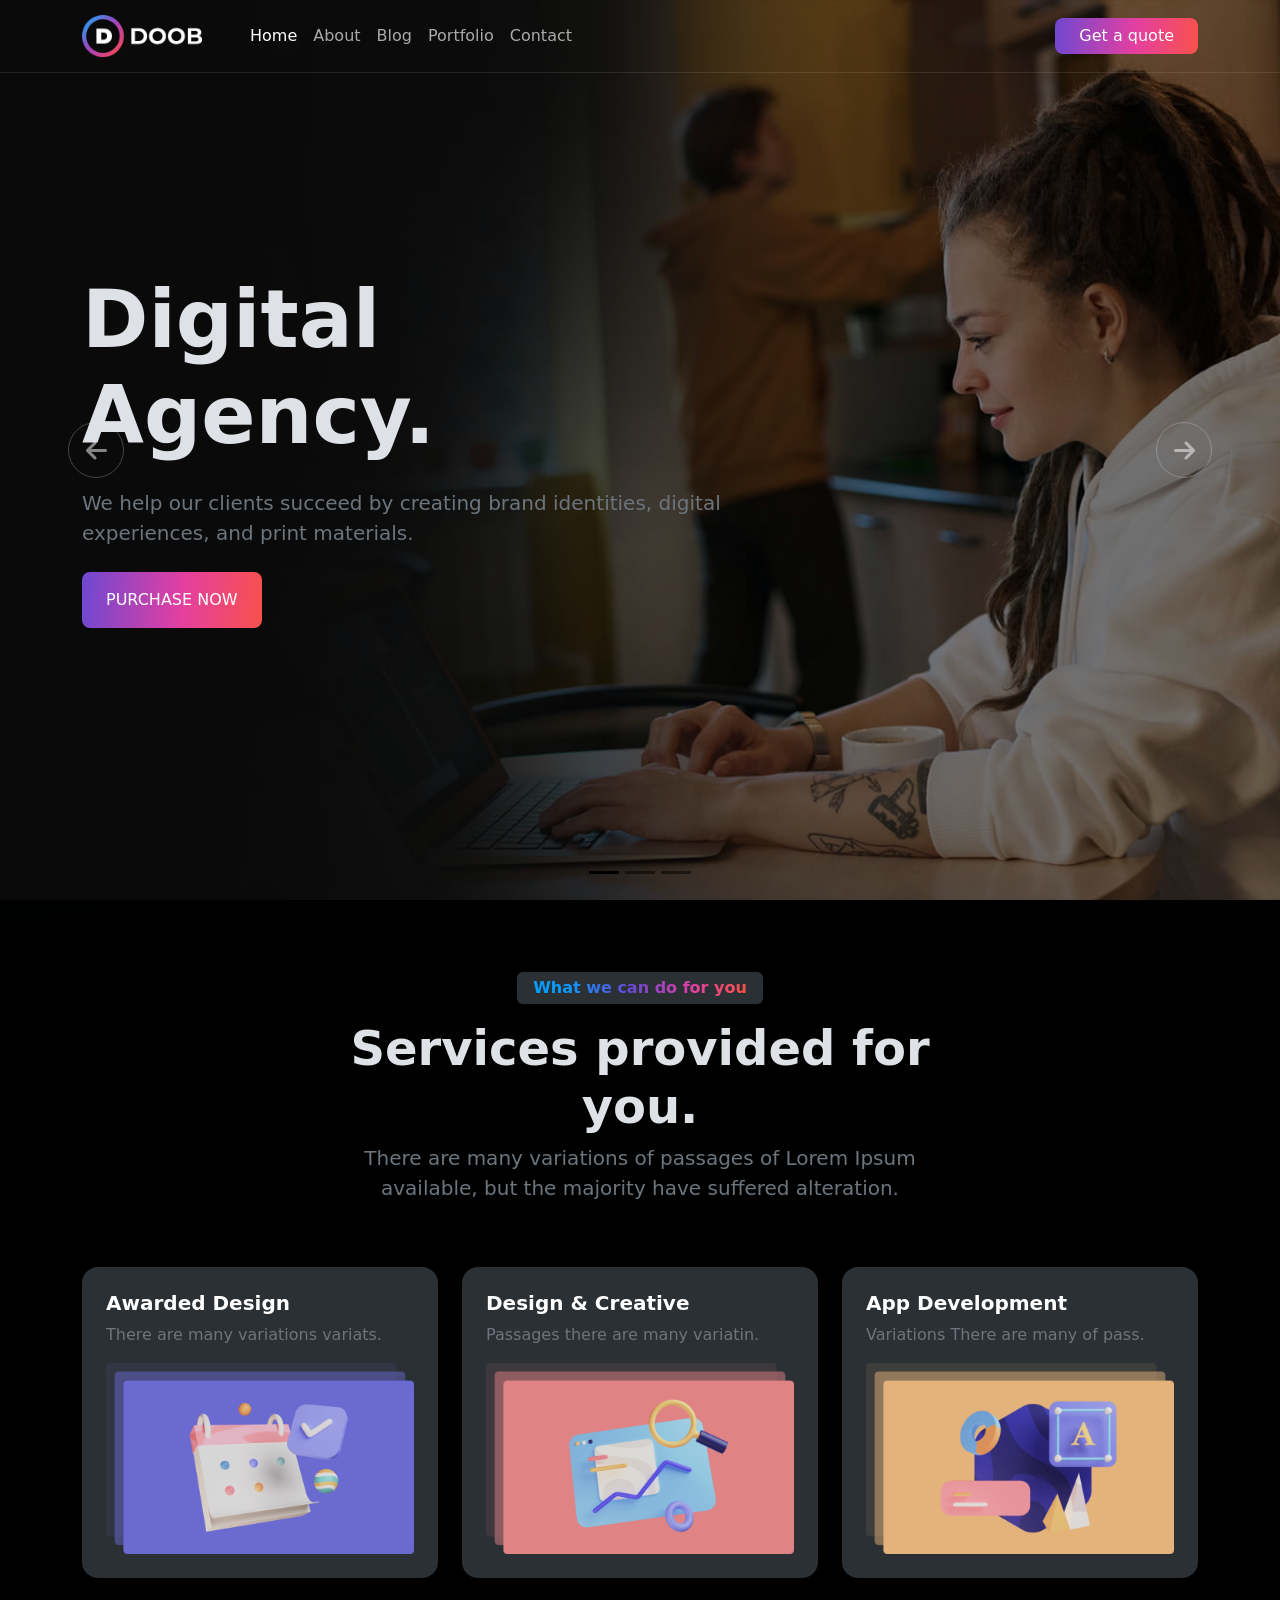
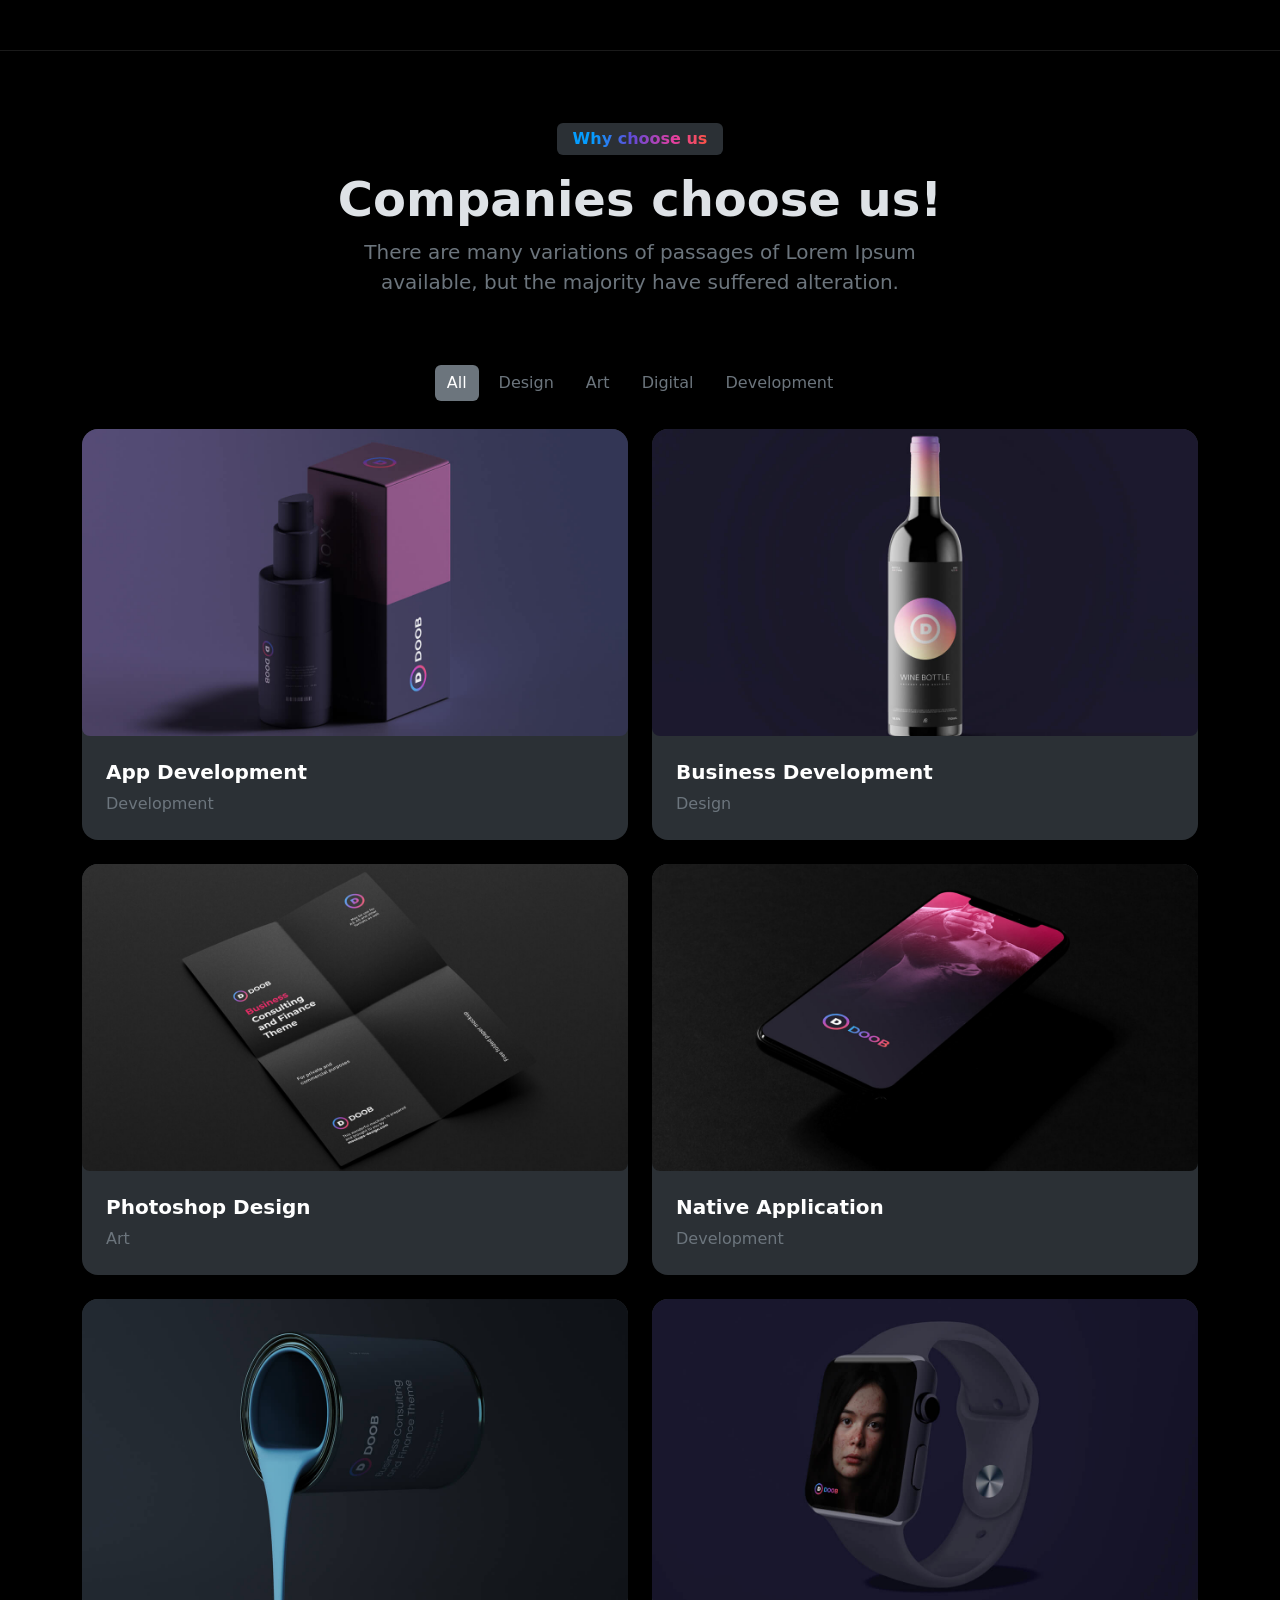
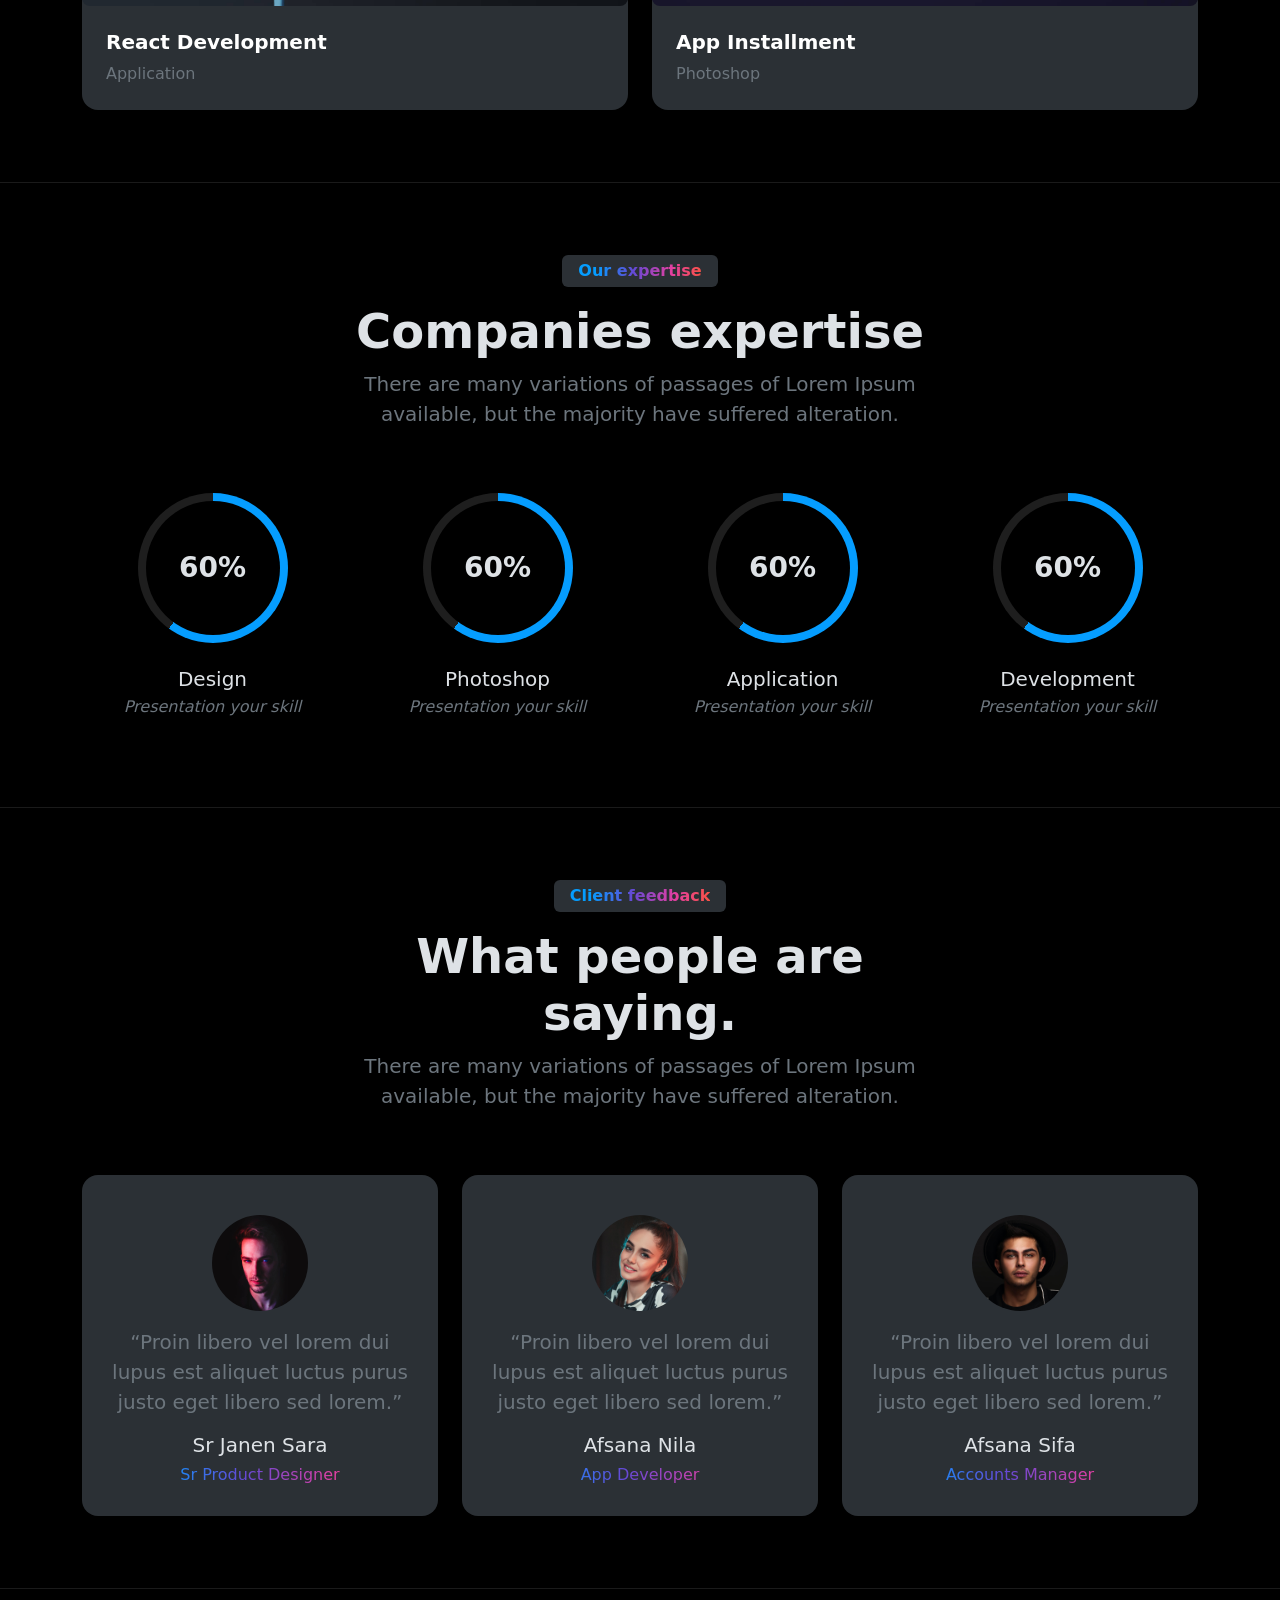
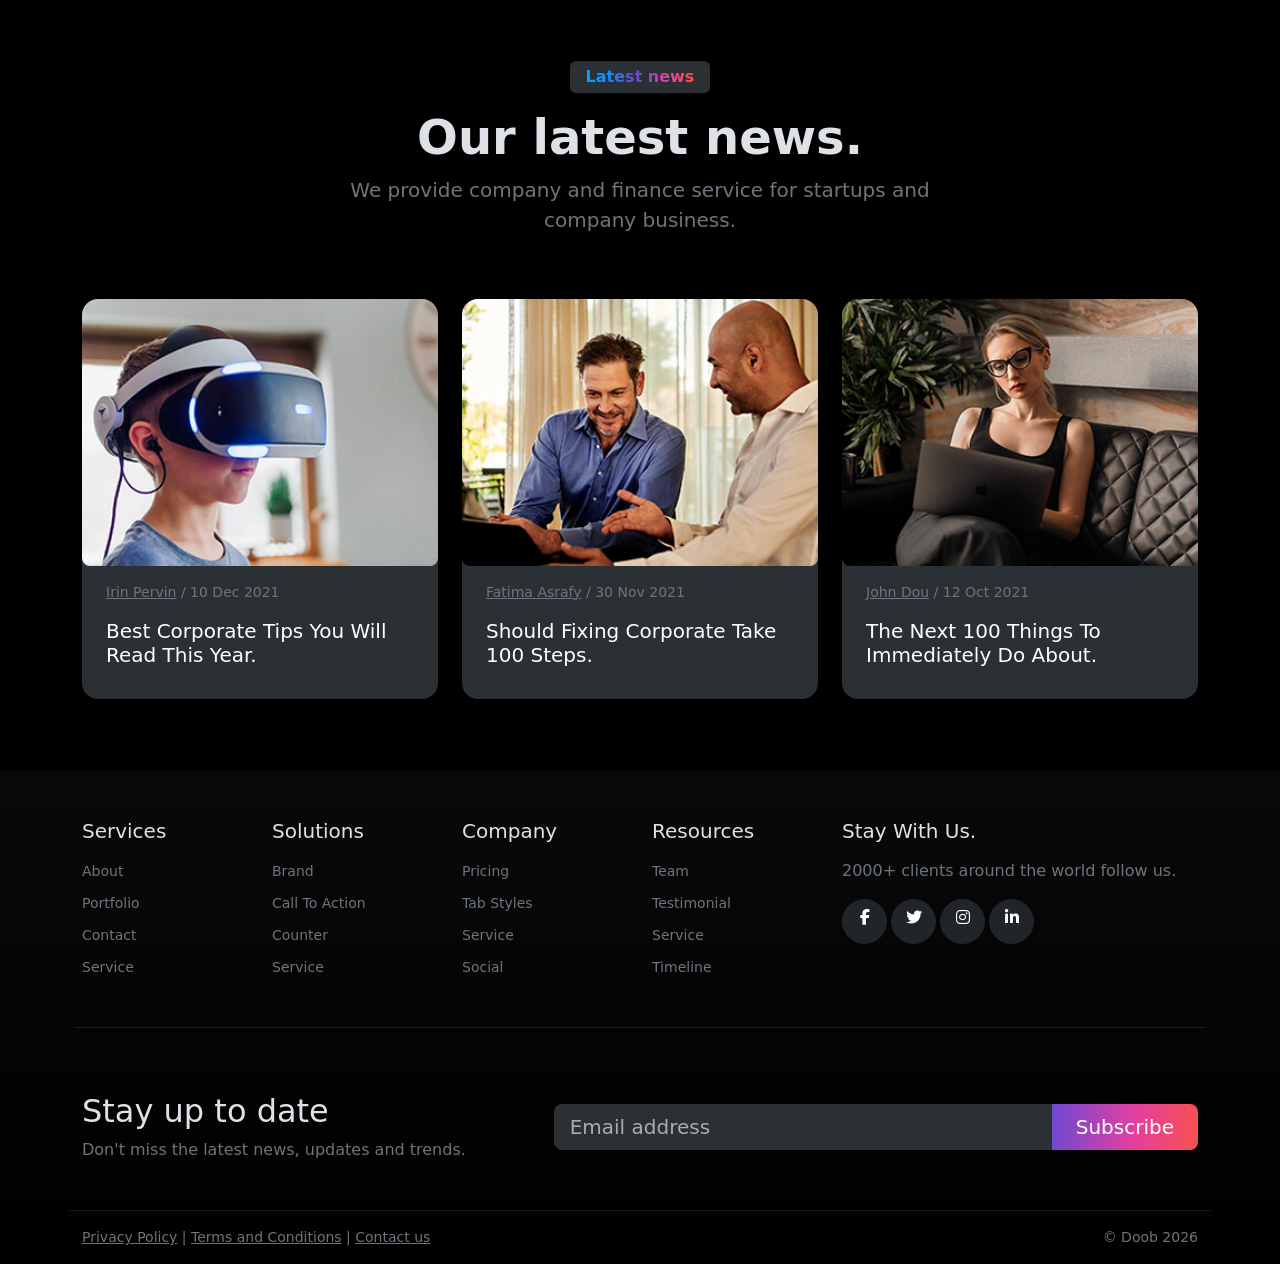
==== index.html @ 161aa606 "first comment" ====
<!doctype html>
<html lang="en" data-bs-theme="dark">
  <head>
    <meta charset="UTF-8" />
    <meta name="viewport" content="width=device-width, initial-scale=1" />
    <title>Home | Digital Agency</title>
    <link rel="shortcut icon" href="pic/favicon.png" />
    <link
      href="https://cdn.jsdelivr.net/npm/bootstrap@5.3.3/dist/css/bootstrap.min.css"
      rel="stylesheet"
    />
    <link
      href="https://cdnjs.cloudflare.com/ajax/libs/font-awesome/6.5.2/css/all.min.css"
      rel="stylesheet"
    />
    <link
      href="https://cdnjs.cloudflare.com/ajax/libs/animate.css/4.1.1/animate.min.css"
      rel="stylesheet"
    />
    <link href="https://unpkg.com/aos@2.3.4/dist/aos.css" rel="stylesheet" />
    <link href="style.css" rel="stylesheet" />
  </head>
  <body class="overflow-x-hidden">
    <div class="gradient-circle blue-theme"></div>
    <div class="gradient-circle pink-theme"></div>
    <nav
      class="navbar navbar-expand-md fixed-top border-bottom border-light border-opacity-10"
      id="nav"
    >
      <div class="container">
        <a class="navbar-brand" href="index.html"
          ><img src="pic/logo.png" width="120" alt="Logo"
        /></a>
        <button
          class="navbar-toggler rounded-circle border-0 bg-dark"
          style="width: 44px; height: 44px"
          data-bs-toggle="collapse"
          data-bs-target="#menu"
          aria-controls="menu"
          aria-expanded="false"
          aria-label="Toggle navigation"
        >
          <span class="navbar-toggler-icon"></span>
        </button>
        <div class="collapse navbar-collapse" id="menu">
          <ul class="navbar-nav ms-md-4 me-auto py-2">
            <li class="nav-item">
              <a class="nav-link active" href="index.html">Home</a>
            </li>
            <li class="nav-item">
              <a class="nav-link" href="about.html">About</a>
            </li>
            
            <li class="nav-item">
              <a class="nav-link" href="blog.html">Blog</a>
            </li>
            <li class="nav-item">
              <a class="nav-link" href="portfolio.html">Portfolio</a>
            </li>
            <li class="nav-item">
              <a class="nav-link" href="contact.html">Contact</a>
            </li>
          </ul>
          <a class="btn mybtn px-4 text-white mb-2 mb-md-0" href="contact.html"
            >Get a quote</a
          >
        </div>
      </div>
    </nav>
    <header id="hero" class="carousel slide" data-bs-ride="false">
      <div class="carousel-indicators">
        <button
          type="button"
          data-bs-target="#hero"
          data-bs-slide-to="0"
          class="active"
          aria-label="Slide 1"
        ></button
        ><button
          type="button"
          data-bs-target="#hero"
          data-bs-slide-to="1"
          aria-label="Slide 2"
        ></button
        ><button
          type="button"
          data-bs-target="#hero"
          data-bs-slide-to="2"
          aria-label="Slide 3"
        ></button>
      </div>
      <div class="carousel-inner">
        <div class="carousel-item active">
          <img
            src="pic/slide-1.jpg"
            class="d-block w-100 vh-100 object-fit-cover"
            alt="Digital Agency."
          />
          <div
            class="position-absolute top-0 start-0 w-100 h-100 bg-black bg-opacity-50"
          ></div>
          <div
            class="position-absolute top-50 start-0 w-100 translate-middle-y"
          >
            <div class="container">
              <div class="col-lg-7">
                <h1
                  class="display-1 fw-bold animate__animated animate__fadeInUp"
                >
                  Digital Agency.
                </h1>
                <p class="fs-5 text-secondary my-4">
                  We help our clients succeed by creating brand identities,
                  digital experiences, and print materials.
                </p>
                <a
                  href="contact.html"
                  class="btn mybtn px-4 py-3 text-white text-uppercase"
                  >Purchase now</a
                >
              </div>
            </div>
          </div>
        </div>
        <div class="carousel-item">
          <img
            src="pic/slide-2.jpg"
            class="d-block w-100 vh-100 object-fit-cover"
            alt="Creative Agency."
          />
          <div
            class="position-absolute top-0 start-0 w-100 h-100 bg-black bg-opacity-50"
          ></div>
          <div
            class="position-absolute top-50 start-0 w-100 translate-middle-y"
          >
            <div class="container">
              <div class="col-lg-7">
                <h1
                  class="display-1 fw-bold animate__animated animate__fadeInUp"
                >
                  Creative Agency.
                </h1>
                <p class="fs-5 text-secondary my-4">
                  We help our clients succeed by creating brand identities,
                  digital experiences, and print materials.
                </p>
                <a
                  href="contact.html"
                  class="btn mybtn px-4 py-3 text-white text-uppercase"
                  >Purchase now</a
                >
              </div>
            </div>
          </div>
        </div>
        <div class="carousel-item">
          <img
            src="pic/slide-3.jpg"
            class="d-block w-100 vh-100 object-fit-cover"
            alt="Startup Agency."
          />
          <div
            class="position-absolute top-0 start-0 w-100 h-100 bg-black bg-opacity-50"
          ></div>
          <div
            class="position-absolute top-50 start-0 w-100 translate-middle-y"
          >
            <div class="container">
              <div class="col-lg-7">
                <h1
                  class="display-1 fw-bold animate__animated animate__fadeInUp"
                >
                  Startup Agency.
                </h1>
                <p class="fs-5 text-secondary my-4">
                  We help our clients succeed by creating brand identities,
                  digital experiences, and print materials.
                </p>
                <a
                  href="contact.html"
                  class="btn mybtn px-4 py-3 text-white text-uppercase"
                  >Purchase now</a
                >
              </div>
            </div>
          </div>
        </div>
      </div>
      <button
        class="carousel-control-prev d-none d-md-flex"
        type="button"
        data-bs-target="#hero"
        data-bs-slide="prev"
      >
        <span
          class="arrow-btn border border-light border-opacity-50 rounded-circle d-flex align-items-center justify-content-center fs-4"
          style="width: 56px; height: 56px"
          ><i class="fa-solid fa-arrow-left"></i></span
        ><span class="visually-hidden">Previous</span></button
      ><button
        class="carousel-control-next d-none d-md-flex"
        type="button"
        data-bs-target="#hero"
        data-bs-slide="next"
      >
        <span
          class="arrow-btn border border-light border-opacity-50 rounded-circle d-flex align-items-center justify-content-center fs-4"
          style="width: 56px; height: 56px"
          ><i class="fa-solid fa-arrow-right"></i></span
        ><span class="visually-hidden">Next</span>
      </button>
    </header>
    <section class="py-5">
      <div class="container py-4">
        <div
          class="row justify-content-center text-center mb-5"
          data-aos="fade-up"
        >
          <div class="col-lg-7">
            <span class="badge bg-body-tertiary fs-6 px-3 py-2 mb-3"
              ><span class="theme">What we can do for you</span></span
            >
            <h2 class="display-5 fw-semibold">Services provided for you.</h2>
            <p class="text-secondary fs-5">
              There are many variations of passages of Lorem Ipsum available,
              but the majority have suffered alteration.
            </p>
          </div>
        </div>
        <div class="row g-4">
          <div class="col-md-6 col-lg-4" data-aos="fade-up" data-aos-delay="0">
            <div
              class="card h-100 bg-body-tertiary rounded-4 border-0 lift p-2"
            >
              <div class="card-body">
                <h5 class="fw-semibold">
                  <a class="text-white text-decoration-none" href="#"
                    >Awarded Design</a
                  >
                </h5>
                <p class="text-secondary">There are many variations variats.</p>
                <img
                  src="pic/galery-image-1.png"
                  class="img-fluid"
                  alt="Awarded Design"
                />
              </div>
            </div>
          </div>
          <div
            class="col-md-6 col-lg-4"
            data-aos="fade-up"
            data-aos-delay="150"
          >
            <div
              class="card h-100 bg-body-tertiary rounded-4 border-0 lift p-2"
            >
              <div class="card-body">
                <h5 class="fw-semibold">
                  <a class="text-white text-decoration-none" href="#"
                    >Design & Creative</a
                  >
                </h5>
                <p class="text-secondary">Passages there are many variatin.</p>
                <img
                  src="pic/galery-image-2.png"
                  class="img-fluid"
                  alt="Design & Creative"
                />
              </div>
            </div>
          </div>
          <div
            class="col-md-6 col-lg-4"
            data-aos="fade-up"
            data-aos-delay="300"
          >
            <div
              class="card h-100 bg-body-tertiary rounded-4 border-0 lift p-2"
            >
              <div class="card-body">
                <h5 class="fw-semibold">
                  <a class="text-white text-decoration-none" href="#"
                    >App Development</a
                  >
                </h5>
                <p class="text-secondary">Variations There are many of pass.</p>
                <img
                  src="pic/galery-image-3.png"
                  class="img-fluid"
                  alt="App Development"
                />
              </div>
            </div>
          </div>
        </div>
      </div>
    </section>
    <section class="py-5 border-top border-light border-opacity-10">
      <div class="container py-4">
        <div
          class="row justify-content-center text-center mb-5"
          data-aos="fade-up"
        >
          <div class="col-lg-7">
            <span class="badge bg-body-tertiary fs-6 px-3 py-2 mb-3"
              ><span class="theme">Why choose us</span></span
            >
            <h2 class="display-5 fw-semibold">Companies choose us!</h2>
            <p class="text-secondary fs-5">
              There are many variations of passages of Lorem Ipsum available,
              but the majority have suffered alteration.
            </p>
          </div>
        </div>
        <div class="text-center mb-4">
          <button
            class="btn btn-outline-secondary border-0 m-1 active"
            data-filter="all"
          >
            All</button
          ><button
            class="btn btn-outline-secondary border-0 m-1"
            data-filter="design"
          >
            Design</button
          ><button
            class="btn btn-outline-secondary border-0 m-1"
            data-filter="art"
          >
            Art</button
          ><button
            class="btn btn-outline-secondary border-0 m-1"
            data-filter="digital"
          >
            Digital</button
          ><button
            class="btn btn-outline-secondary border-0 m-1"
            data-filter="development"
          >
            Development
          </button>
        </div>
        <div class="row g-4">
          <div class="col-md-6 portfolio-col design development">
            <div
              class="card bg-body-tertiary border-0 rounded-4 overflow-hidden lift h-100"
            >
              <div class="ratio ratio-16x9 overflow-hidden rounded-3 rounded-0">
                <img
                  src="pic/portfolio-01.jpg"
                  class="object-fit-cover port-img"
                  alt=""
                />
              </div>
              <div class="card-body p-4">
                <h5 class="fw-semibold">
                  <a class="text-white text-decoration-none" href="#"
                    >App Development</a
                  >
                </h5>
                <p class="text-secondary mb-0">Development</p>
              </div>
            </div>
          </div>
          <div class="col-md-6 portfolio-col art digital">
            <div
              class="card bg-body-tertiary border-0 rounded-4 overflow-hidden lift h-100"
            >
              <div class="ratio ratio-16x9 overflow-hidden rounded-3 rounded-0">
                <img
                  src="pic/portfolio-02.jpg"
                  class="object-fit-cover port-img"
                  alt=""
                />
              </div>
              <div class="card-body p-4">
                <h5 class="fw-semibold">
                  <a class="text-white text-decoration-none" href="#"
                    >Business Development</a
                  >
                </h5>
                <p class="text-secondary mb-0">Design</p>
              </div>
            </div>
          </div>
          <div class="col-md-6 portfolio-col design digital development">
            <div
              class="card bg-body-tertiary border-0 rounded-4 overflow-hidden lift h-100"
            >
              <div class="ratio ratio-16x9 overflow-hidden rounded-3 rounded-0">
                <img
                  src="pic/portfolio-03.jpg"
                  class="object-fit-cover port-img"
                  alt=""
                />
              </div>
              <div class="card-body p-4">
                <h5 class="fw-semibold">
                  <a class="text-white text-decoration-none" href="#"
                    >Photoshop Design</a
                  >
                </h5>
                <p class="text-secondary mb-0">Art</p>
              </div>
            </div>
          </div>
          <div class="col-md-6 portfolio-col art digital">
            <div
              class="card bg-body-tertiary border-0 rounded-4 overflow-hidden lift h-100"
            >
              <div class="ratio ratio-16x9 overflow-hidden rounded-3 rounded-0">
                <img
                  src="pic/portfolio-04.jpg"
                  class="object-fit-cover port-img"
                  alt=""
                />
              </div>
              <div class="card-body p-4">
                <h5 class="fw-semibold">
                  <a class="text-white text-decoration-none" href="#"
                    >Native Application</a
                  >
                </h5>
                <p class="text-secondary mb-0">Development</p>
              </div>
            </div>
          </div>
          <div class="col-md-6 portfolio-col art development">
            <div
              class="card bg-body-tertiary border-0 rounded-4 overflow-hidden lift h-100"
            >
              <div class="ratio ratio-16x9 overflow-hidden rounded-3 rounded-0">
                <img
                  src="pic/portfolio-05.jpg"
                  class="object-fit-cover port-img"
                  alt=""
                />
              </div>
              <div class="card-body p-4">
                <h5 class="fw-semibold">
                  <a class="text-white text-decoration-none" href="#"
                    >React Development</a
                  >
                </h5>
                <p class="text-secondary mb-0">Application</p>
              </div>
            </div>
          </div>
          <div class="col-md-6 portfolio-col design art digital">
            <div
              class="card bg-body-tertiary border-0 rounded-4 overflow-hidden lift h-100"
            >
              <div class="ratio ratio-16x9 overflow-hidden rounded-3 rounded-0">
                <img
                  src="pic/portfolio-06.jpg"
                  class="object-fit-cover port-img"
                  alt=""
                />
              </div>
              <div class="card-body p-4">
                <h5 class="fw-semibold">
                  <a class="text-white text-decoration-none" href="#"
                    >App Installment</a
                  >
                </h5>
                <p class="text-secondary mb-0">Photoshop</p>
              </div>
            </div>
          </div>
        </div>
      </div>
    </section>
    <section class="py-5 border-top border-light border-opacity-10">
      <div class="container py-4">
        <div
          class="row justify-content-center text-center mb-5"
          data-aos="fade-up"
        >
          <div class="col-lg-7">
            <span class="badge bg-body-tertiary fs-6 px-3 py-2 mb-3"
              ><span class="theme">Our expertise</span></span
            >
            <h2 class="display-5 fw-semibold">Companies expertise</h2>
            <p class="text-secondary fs-5">
              There are many variations of passages of Lorem Ipsum available,
              but the majority have suffered alteration.
            </p>
          </div>
        </div>
        <div class="row g-4 text-center">
          <div class="col-6 col-lg-3">
            <div
              class="ring mx-auto rounded-circle p-2"
              data-p="80"
              style="width: 150px; height: 150px; --p: 0"
            >
              <div
                class="bg-black rounded-circle h-100 d-flex align-items-center justify-content-center fs-3 fw-semibold"
              >
                <span>0%</span>
              </div>
            </div>
            <h5 class="mt-4 mb-1">Design</h5>
            <p class="fst-italic text-secondary">Presentation your skill</p>
          </div>
          <div class="col-6 col-lg-3">
            <div
              class="ring mx-auto rounded-circle p-2"
              data-p="60"
              style="width: 150px; height: 150px; --p: 0"
            >
              <div
                class="bg-black rounded-circle h-100 d-flex align-items-center justify-content-center fs-3 fw-semibold"
              >
                <span>0%</span>
              </div>
            </div>
            <h5 class="mt-4 mb-1">Photoshop</h5>
            <p class="fst-italic text-secondary">Presentation your skill</p>
          </div>
          <div class="col-6 col-lg-3">
            <div
              class="ring mx-auto rounded-circle p-2"
              data-p="70"
              style="width: 150px; height: 150px; --p: 0"
            >
              <div
                class="bg-black rounded-circle h-100 d-flex align-items-center justify-content-center fs-3 fw-semibold"
              >
                <span>0%</span>
              </div>
            </div>
            <h5 class="mt-4 mb-1">Application</h5>
            <p class="fst-italic text-secondary">Presentation your skill</p>
          </div>
          <div class="col-6 col-lg-3">
            <div
              class="ring mx-auto rounded-circle p-2"
              data-p="95"
              style="width: 150px; height: 150px; --p: 0"
            >
              <div
                class="bg-black rounded-circle h-100 d-flex align-items-center justify-content-center fs-3 fw-semibold"
              >
                <span>0%</span>
              </div>
            </div>
            <h5 class="mt-4 mb-1">Development</h5>
            <p class="fst-italic text-secondary">Presentation your skill</p>
          </div>
        </div>
      </div>
    </section>
    <section class="py-5 border-top border-light border-opacity-10">
      <div class="container py-4">
        <div
          class="row justify-content-center text-center mb-5"
          data-aos="fade-up"
        >
          <div class="col-lg-7">
            <span class="badge bg-body-tertiary fs-6 px-3 py-2 mb-3"
              ><span class="theme">Client feedback</span></span
            >
            <h2 class="display-5 fw-semibold">What people are saying.</h2>
            <p class="text-secondary fs-5">
              There are many variations of passages of Lorem Ipsum available,
              but the majority have suffered alteration.
            </p>
          </div>
        </div>
        <div class="row g-4 text-center">
          <div class="col-md-6 col-lg-4" data-aos="fade-up" data-aos-delay="0">
            <div
              class="card h-100 bg-body-tertiary rounded-4 border-0 lift p-2"
            >
              <div class="card-body">
                <img
                  src="pic/testimonial-01.jpg"
                  width="96"
                  height="96"
                  class="rounded-circle object-fit-cover my-3"
                  alt="Sr Janen Sara"
                />
                <p class="text-secondary fs-5">
                  “Proin libero vel lorem dui lupus est aliquet luctus purus
                  justo eget libero sed lorem.”
                </p>
                <h4 class="h5">Sr Janen Sara</h4>
                <p class="theme h6">Sr Product Designer</p>
              </div>
            </div>
          </div>
          <div
            class="col-md-6 col-lg-4"
            data-aos="fade-up"
            data-aos-delay="150"
          >
            <div
              class="card h-100 bg-body-tertiary rounded-4 border-0 lift p-2"
            >
              <div class="card-body">
                <img
                  src="pic/testimonial-02.jpg"
                  width="96"
                  height="96"
                  class="rounded-circle object-fit-cover my-3"
                  alt="Afsana Nila"
                />
                <p class="text-secondary fs-5">
                  “Proin libero vel lorem dui lupus est aliquet luctus purus
                  justo eget libero sed lorem.”
                </p>
                <h4 class="h5">Afsana Nila</h4>
                <p class="theme h6">App Developer</p>
              </div>
            </div>
          </div>
          <div
            class="col-md-6 col-lg-4"
            data-aos="fade-up"
            data-aos-delay="300"
          >
            <div
              class="card h-100 bg-body-tertiary rounded-4 border-0 lift p-2"
            >
              <div class="card-body">
                <img
                  src="pic/testimonial-03.jpg"
                  width="96"
                  height="96"
                  class="rounded-circle object-fit-cover my-3"
                  alt="Afsana Sifa"
                />
                <p class="text-secondary fs-5">
                  “Proin libero vel lorem dui lupus est aliquet luctus purus
                  justo eget libero sed lorem.”
                </p>
                <h4 class="h5">Afsana Sifa</h4>
                <p class="theme h6">Accounts Manager</p>
              </div>
            </div>
          </div>
        </div>
      </div>
    </section>
    <section class="py-5 border-top border-light border-opacity-10">
      <div class="container py-4">
        <div
          class="row justify-content-center text-center mb-5"
          data-aos="fade-up"
        >
          <div class="col-lg-7">
            <span class="badge bg-body-tertiary fs-6 px-3 py-2 mb-3"
              ><span class="theme">Latest news</span></span
            >
            <h2 class="display-5 fw-semibold">Our latest news.</h2>
            <p class="text-secondary fs-5">
              We provide company and finance service for startups and company
              business.
            </p>
          </div>
        </div>
        <div class="row g-4">
          <div class="col-md-6 col-lg-4" data-aos="fade-up">
            <div
              class="card h-100 bg-body-tertiary border-0 rounded-4 overflow-hidden lift"
            >
              <div class="ratio ratio-4x3 overflow-hidden rounded-3 rounded-0">
                <img
                  src="pic/blog-01.jpg"
                  class="object-fit-cover port-img"
                  alt=""
                />
              </div>
              <div class="card-body px-4">
                <p class="small text-secondary">
                  <a class="link-secondary" href="#">Irin Pervin</a> / 10 Dec
                  2021
                </p>
                <h5 class="pb-2">
                  <a class="text-white text-decoration-none" href="#"
                    >Best Corporate Tips You Will Read This Year.</a
                  >
                </h5>
              </div>
            </div>
          </div>
          <div class="col-md-6 col-lg-4" data-aos="fade-up">
            <div
              class="card h-100 bg-body-tertiary border-0 rounded-4 overflow-hidden lift"
            >
              <div class="ratio ratio-4x3 overflow-hidden rounded-3 rounded-0">
                <img
                  src="pic/blog-02.jpg"
                  class="object-fit-cover port-img"
                  alt=""
                />
              </div>
              <div class="card-body px-4">
                <p class="small text-secondary">
                  <a class="link-secondary" href="#">Fatima Asrafy</a> / 30 Nov
                  2021
                </p>
                <h5 class="pb-2">
                  <a class="text-white text-decoration-none" href="#"
                    >Should Fixing Corporate Take 100 Steps.</a
                  >
                </h5>
              </div>
            </div>
          </div>
          <div class="col-md-6 col-lg-4" data-aos="fade-up">
            <div
              class="card h-100 bg-body-tertiary border-0 rounded-4 overflow-hidden lift"
            >
              <div class="ratio ratio-4x3 overflow-hidden rounded-3 rounded-0">
                <img
                  src="pic/blog-03.jpg"
                  class="object-fit-cover port-img"
                  alt=""
                />
              </div>
              <div class="card-body px-4">
                <p class="small text-secondary">
                  <a class="link-secondary" href="#">John Dou</a> / 12 Oct 2021
                </p>
                <h5 class="pb-2">
                  <a class="text-white text-decoration-none" href="#"
                    >The Next 100 Things To Immediately Do About.</a
                  >
                </h5>
              </div>
            </div>
          </div>
        </div>
      </div>
    </section>
    <footer class="footer-bg">
      <div class="container pt-5">
        <div class="row g-4 pb-5">
          <div class="col-6 col-lg-2">
            <h5 class="mb-3">Services</h5>
            <ul class="list-unstyled">
              <li class="mb-2">
                <a
                  class="link-secondary link-underline-opacity-0 small"
                  href="#"
                  >About</a
                >
              </li>
              <li class="mb-2">
                <a
                  class="link-secondary link-underline-opacity-0 small"
                  href="#"
                  >Portfolio</a
                >
              </li>
              <li class="mb-2">
                <a
                  class="link-secondary link-underline-opacity-0 small"
                  href="#"
                  >Contact</a
                >
              </li>
              <li class="mb-2">
                <a
                  class="link-secondary link-underline-opacity-0 small"
                  href="#"
                  >Service</a
                >
              </li>
            </ul>
          </div>
          <div class="col-6 col-lg-2">
            <h5 class="mb-3">Solutions</h5>
            <ul class="list-unstyled">
              <li class="mb-2">
                <a
                  class="link-secondary link-underline-opacity-0 small"
                  href="#"
                  >Brand</a
                >
              </li>
              <li class="mb-2">
                <a
                  class="link-secondary link-underline-opacity-0 small"
                  href="#"
                  >Call To Action</a
                >
              </li>
              <li class="mb-2">
                <a
                  class="link-secondary link-underline-opacity-0 small"
                  href="#"
                  >Counter</a
                >
              </li>
              <li class="mb-2">
                <a
                  class="link-secondary link-underline-opacity-0 small"
                  href="#"
                  >Service</a
                >
              </li>
            </ul>
          </div>
          <div class="col-6 col-lg-2">
            <h5 class="mb-3">Company</h5>
            <ul class="list-unstyled">
              <li class="mb-2">
                <a
                  class="link-secondary link-underline-opacity-0 small"
                  href="#"
                  >Pricing</a
                >
              </li>
              <li class="mb-2">
                <a
                  class="link-secondary link-underline-opacity-0 small"
                  href="#"
                  >Tab Styles</a
                >
              </li>
              <li class="mb-2">
                <a
                  class="link-secondary link-underline-opacity-0 small"
                  href="#"
                  >Service</a
                >
              </li>
              <li class="mb-2">
                <a
                  class="link-secondary link-underline-opacity-0 small"
                  href="#"
                  >Social</a
                >
              </li>
            </ul>
          </div>
          <div class="col-6 col-lg-2">
            <h5 class="mb-3">Resources</h5>
            <ul class="list-unstyled">
              <li class="mb-2">
                <a
                  class="link-secondary link-underline-opacity-0 small"
                  href="#"
                  >Team</a
                >
              </li>
              <li class="mb-2">
                <a
                  class="link-secondary link-underline-opacity-0 small"
                  href="#"
                  >Testimonial</a
                >
              </li>
              <li class="mb-2">
                <a
                  class="link-secondary link-underline-opacity-0 small"
                  href="#"
                  >Service</a
                >
              </li>
              <li class="mb-2">
                <a
                  class="link-secondary link-underline-opacity-0 small"
                  href="#"
                  >Timeline</a
                >
              </li>
            </ul>
          </div>
          <div class="col-lg-4">
            <h5 class="mb-3">Stay With Us.</h5>
            <p class="text-secondary">
              2000+ clients around the world follow us.
            </p>
            <a
              href="#"
              class="btn btn-dark rounded-circle me-1"
              style="width: 45px; height: 45px"
              aria-label="Facebook"
              ><i class="fa-brands fa-facebook-f"></i></a
            ><a
              href="#"
              class="btn btn-dark rounded-circle me-1"
              style="width: 45px; height: 45px"
              aria-label="Twitter"
              ><i class="fa-brands fa-twitter"></i></a
            ><a
              href="#"
              class="btn btn-dark rounded-circle me-1"
              style="width: 45px; height: 45px"
              aria-label="Instagram"
              ><i class="fa-brands fa-instagram"></i></a
            ><a
              href="#"
              class="btn btn-dark rounded-circle me-1"
              style="width: 45px; height: 45px"
              aria-label="LinkedIn"
              ><i class="fa-brands fa-linkedin-in"></i
            ></a>
          </div>
        </div>
        <div
          class="row g-3 py-5 border-top border-light border-opacity-10 align-items-center"
        >
          <div class="col-lg-5">
            <h4 class="h2">Stay up to date</h4>
            <p class="text-secondary mb-0">
              Don't miss the latest news, updates and trends.
            </p>
          </div>
          <div class="col-lg-7">
            <form
              class="needs-validation input-group input-group-lg"
              novalidate
            >
              <input
                type="email"
                class="form-control bg-body-tertiary border-0"
                placeholder="Email address"
                aria-label="Email"
                required
              /><button class="btn mybtn text-white px-4">Subscribe</button>
            </form>
          </div>
        </div>
        <div
          class="row py-3 border-top border-light border-opacity-10 text-center text-md-start small text-secondary"
        >
          <div class="col-md-6">
            <a class="link-secondary" href="#">Privacy Policy</a> |
            <a class="link-secondary" href="#">Terms and Conditions</a> |
            <a class="link-secondary" href="contact.html">Contact us</a>
          </div>
          <div class="col-md-6 text-md-end mt-2 mt-md-0">&copy; Doob 2026</div>
        </div>
      </div>
    </footer>
    <button
      id="toTop"
      class="btn btn-dark rounded-circle position-fixed bottom-0 end-0 m-3 m-md-4 d-none"
      style="width: 48px; height: 48px; z-index: 1030"
      aria-label="Back to top"
    >
      <i class="fa-solid fa-arrow-up"></i>
    </button>
    <script src="https://cdn.jsdelivr.net/npm/bootstrap@5.3.3/dist/js/bootstrap.bundle.min.js"></script>
    <script src="https://unpkg.com/aos@2.3.4/dist/aos.js"></script>
    <script src="script.js"></script>
  </body>
</html>
---- style.css ----
/* Bootstrap dark theme tuned to the original palette */
[data-bs-theme=dark]{--bs-body-bg:#000;--bs-tertiary-bg:#0f0f11;--bs-secondary-color:#acacac;--bs-link-color-rgb:255,255,255}
.theme{background:linear-gradient(95deg,#059dff 15%,#6549d5 45%,#e33fa1 75%,#fb5343 100%);-webkit-background-clip:text;background-clip:text;-webkit-text-fill-color:transparent}
.mybtn{background:linear-gradient(95deg,#059dff 15%,#6549d5 45%,#e33fa1 75%,#fb5343 100%) 95%/200% 100%;border:0;border-radius:8px;transition:box-shadow .5s}
.mybtn:hover{box-shadow:1px 1px 15px #e26cb3;color:#fff}
.gradient-circle{position:fixed;width:min(500px,80vw);aspect-ratio:1;border-radius:50%;opacity:.2;filter:blur(100px);z-index:-1;pointer-events:none}
.blue-theme{left:-250px;top:250px;background:linear-gradient(#059dff,#36c6f0)}
.pink-theme{right:-250px;top:-250px;background:linear-gradient(#fb5343,#6549d5)}
.navbar{transition:background-color .3s}
@media(max-width:767.98px){#menu.show,#menu.collapsing{background:#0f0f11;border-radius:.75rem;padding:0 1rem;margin-top:.5rem}}
.lift,.port-img{transition:transform .5s}
.lift:hover{transform:translateY(-4px)}
.lift:hover .port-img{transform:scale(1.07)}
.arrow-btn{transition:all .5s}
.carousel-control-prev:hover .arrow-btn{background:#059dff;transform:translateX(-10px)}
.carousel-control-next:hover .arrow-btn{background:#059dff;transform:translateX(10px)}
.ring{background:conic-gradient(#059dff calc(var(--p)*1%),#1e1e1e 0)}
.footer-bg{background:linear-gradient(0deg,#000,rgba(15,15,17,.6))}
@media(prefers-reduced-motion:reduce){*{transition:none!important;animation:none!important}}
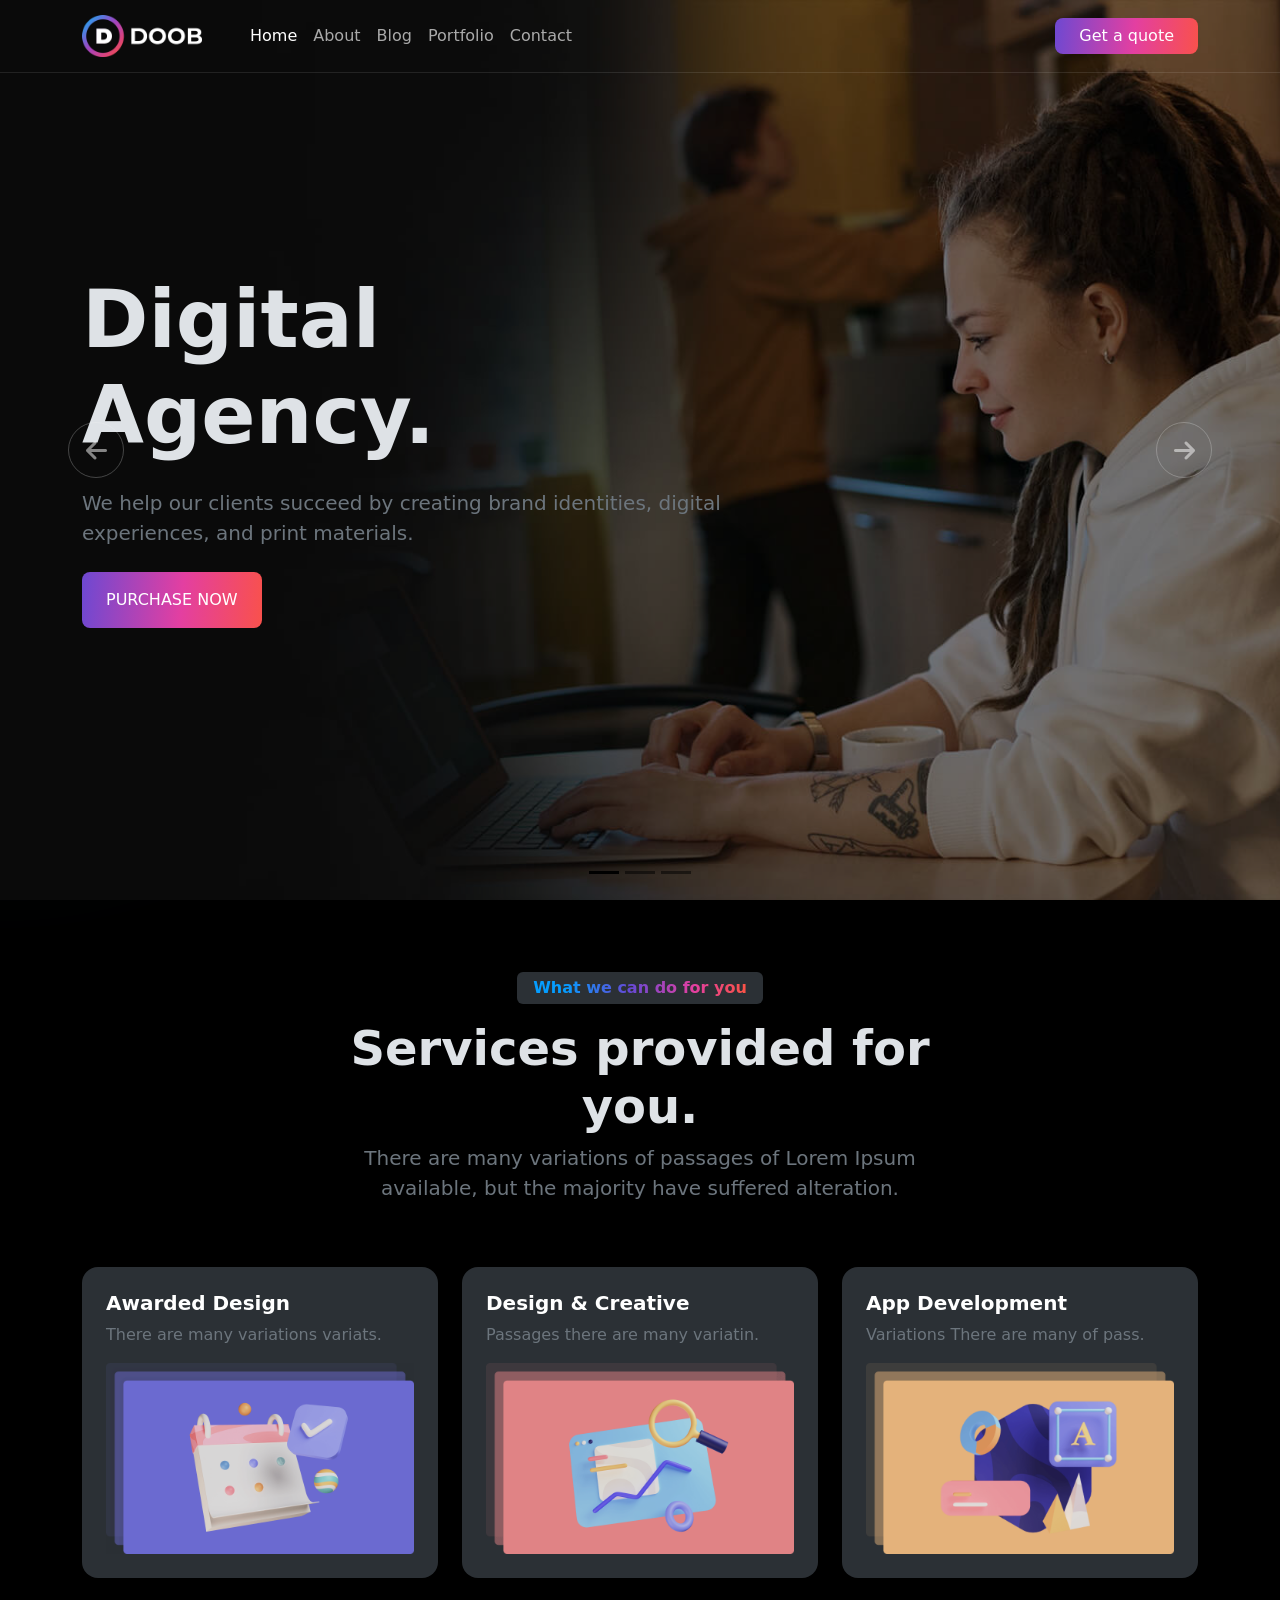
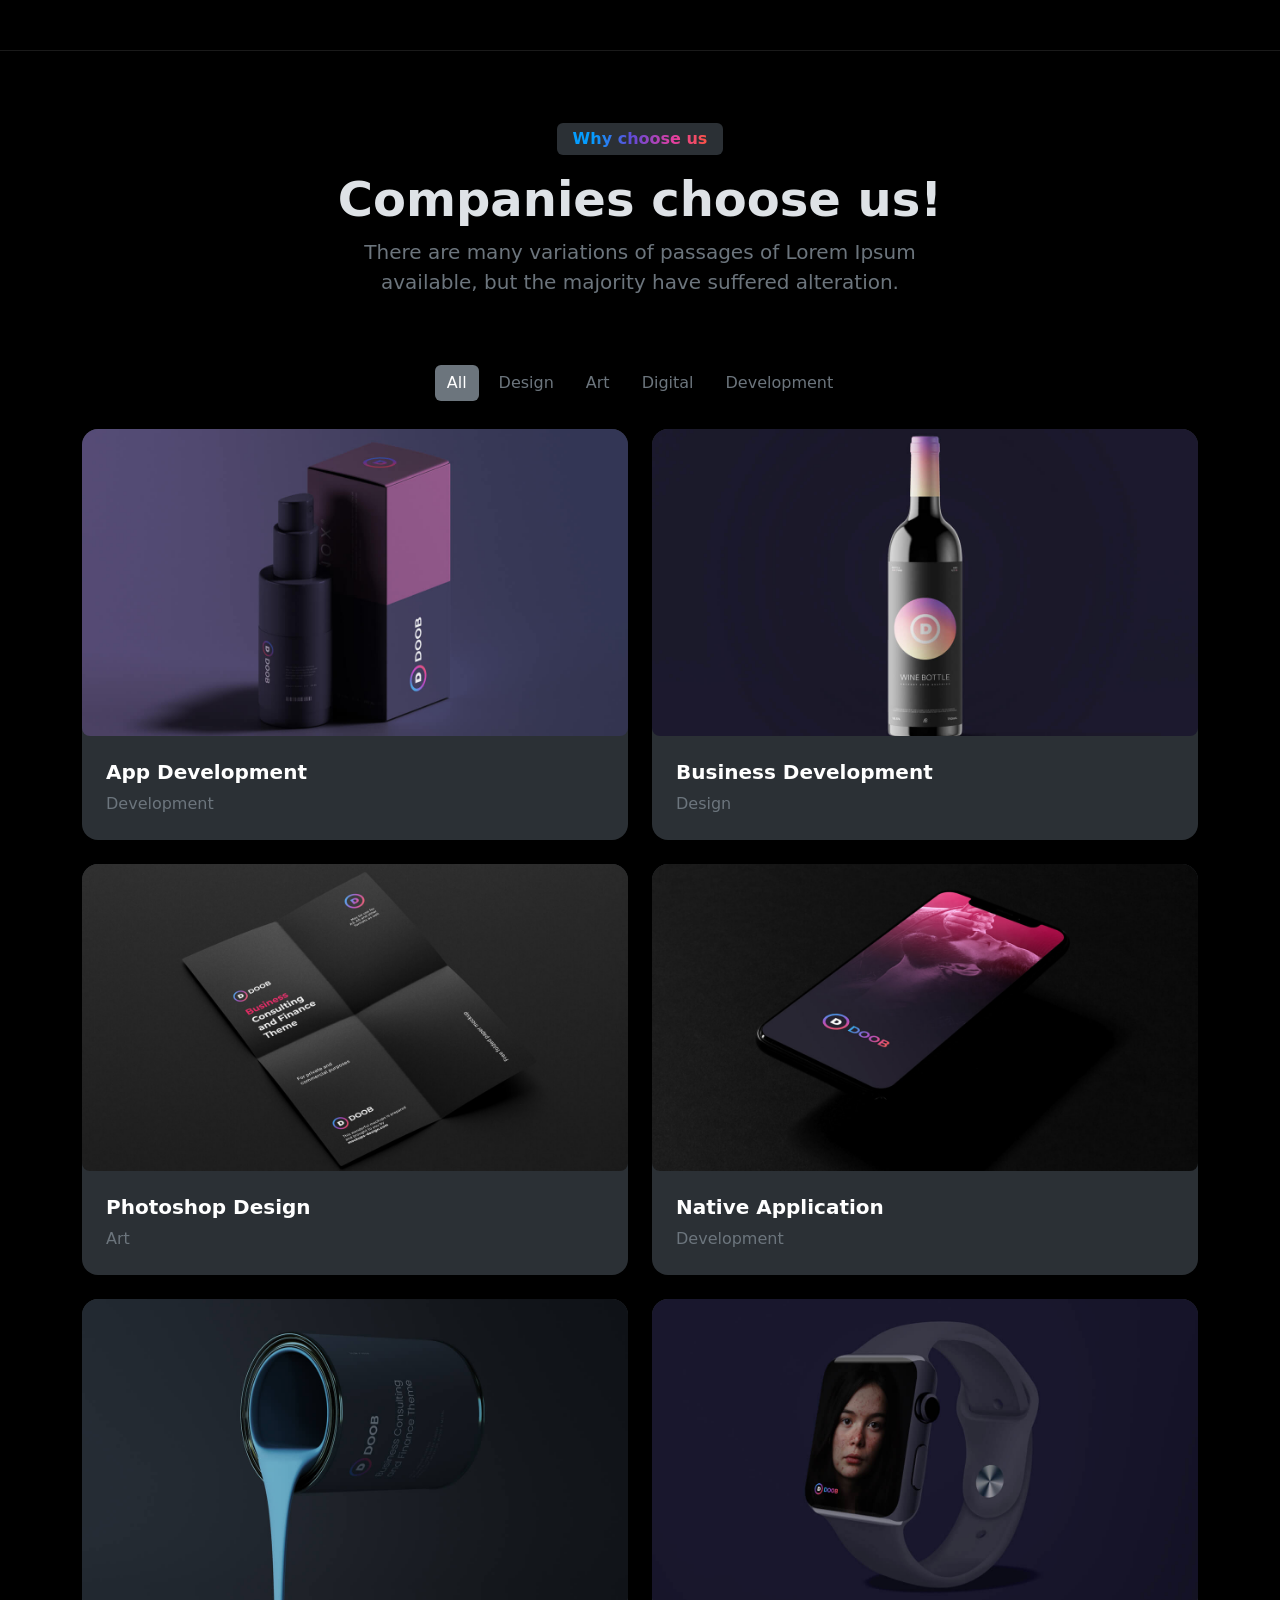
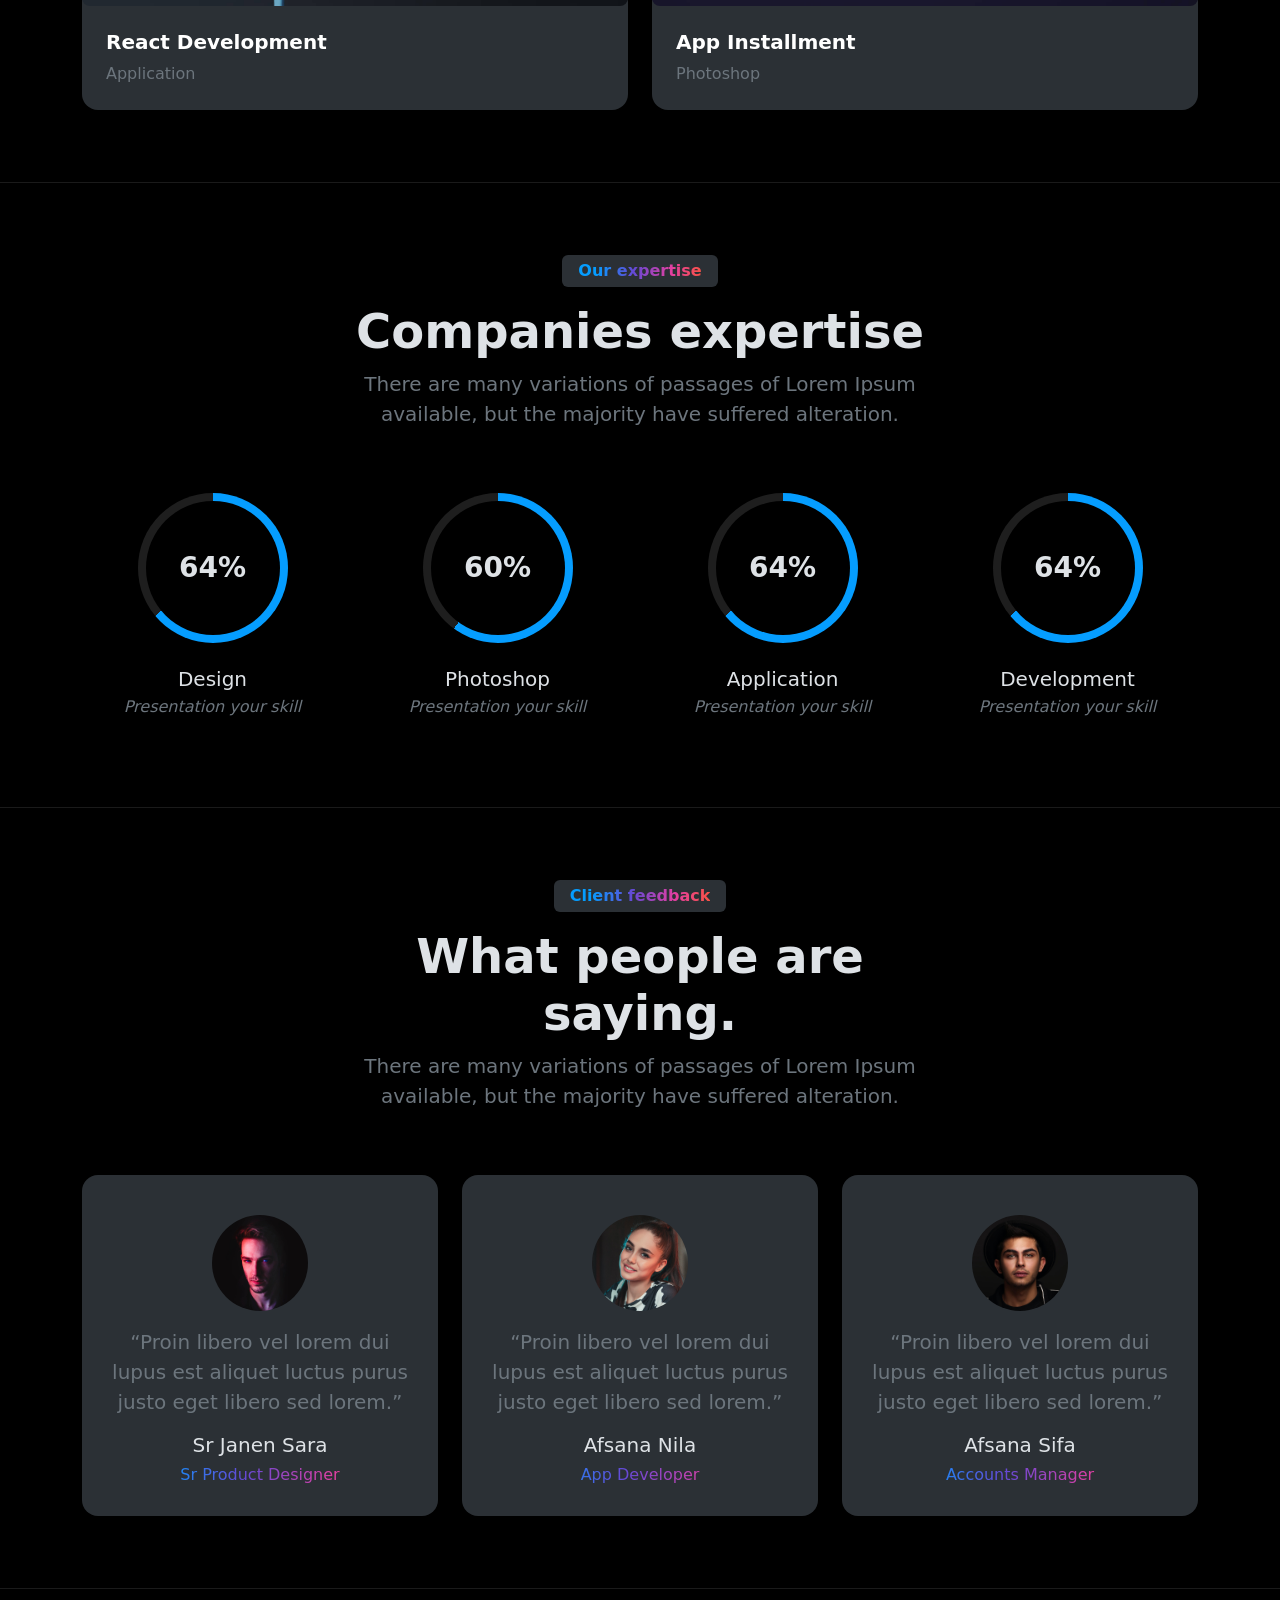
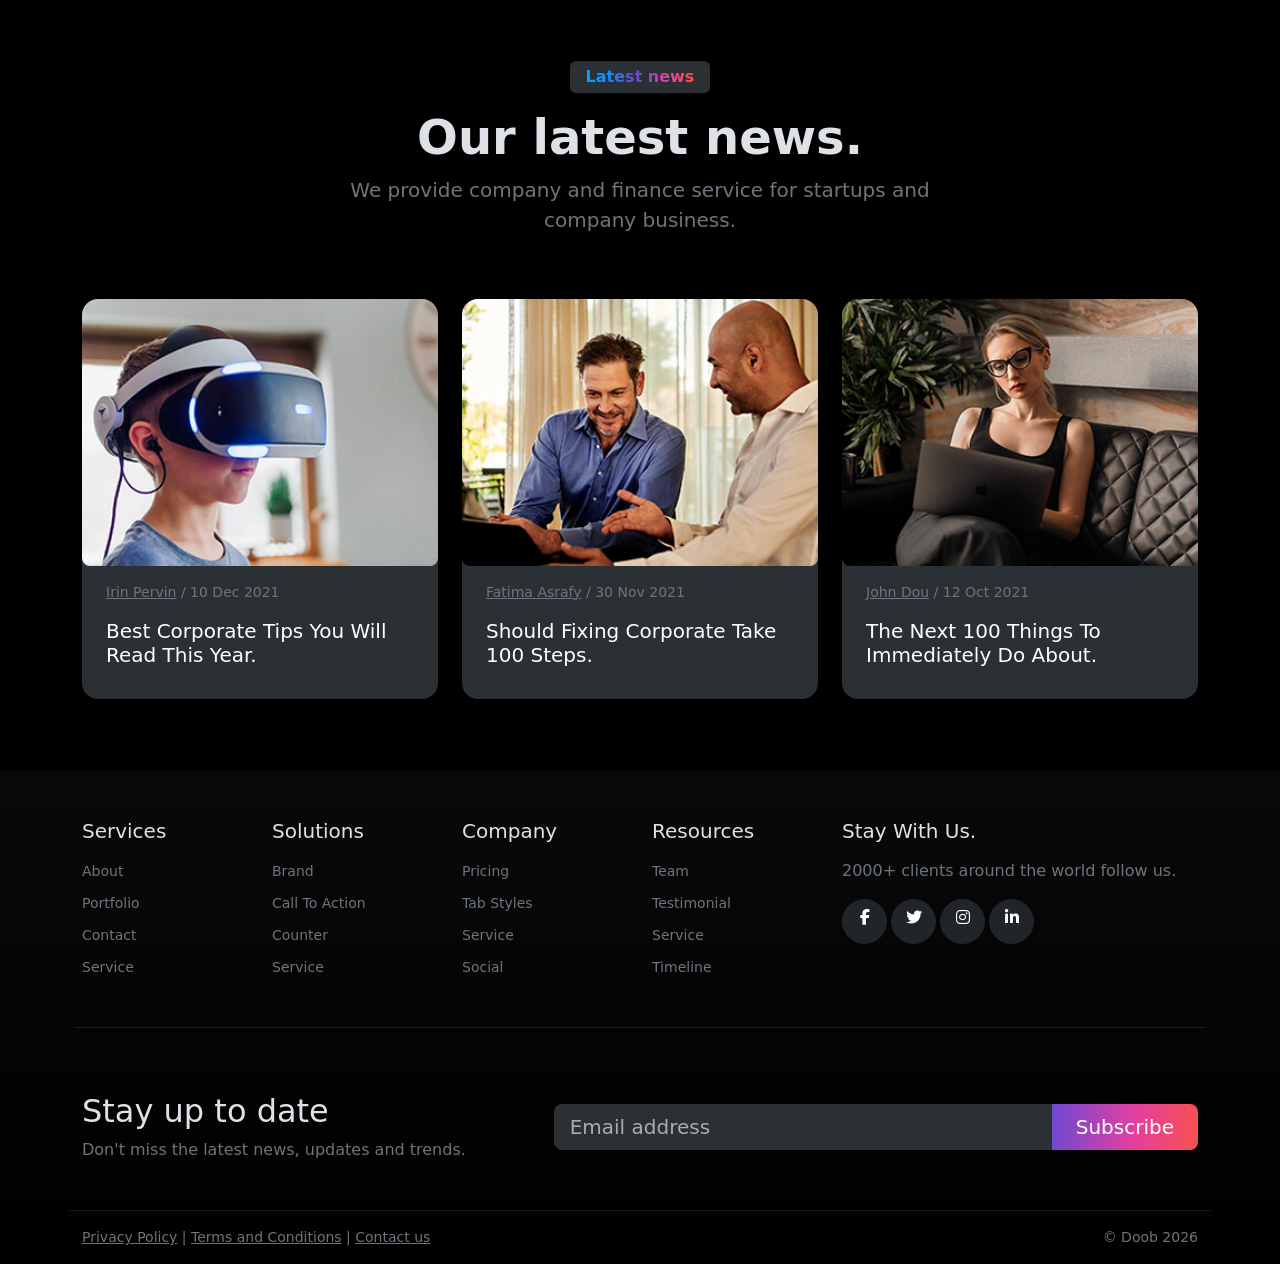
==== commit 7342d83a: "change the hero section animation" ====
--- a/index.html
+++ b/index.html
@@ -109,13 +109,13 @@
                 >
                   Digital Agency.
                 </h1>
-                <p class="fs-5 text-secondary my-4">
+                <p class="fs-5 text-secondary my-4 animate__animated animate__fadeInUp">
                   We help our clients succeed by creating brand identities,
                   digital experiences, and print materials.
                 </p>
                 <a
                   href="contact.html"
-                  class="btn mybtn px-4 py-3 text-white text-uppercase"
+                  class="btn mybtn px-4 py-3 text-white text-uppercase animate__animated animate__fadeInUp"
                   >Purchase now</a
                 >
               </div>
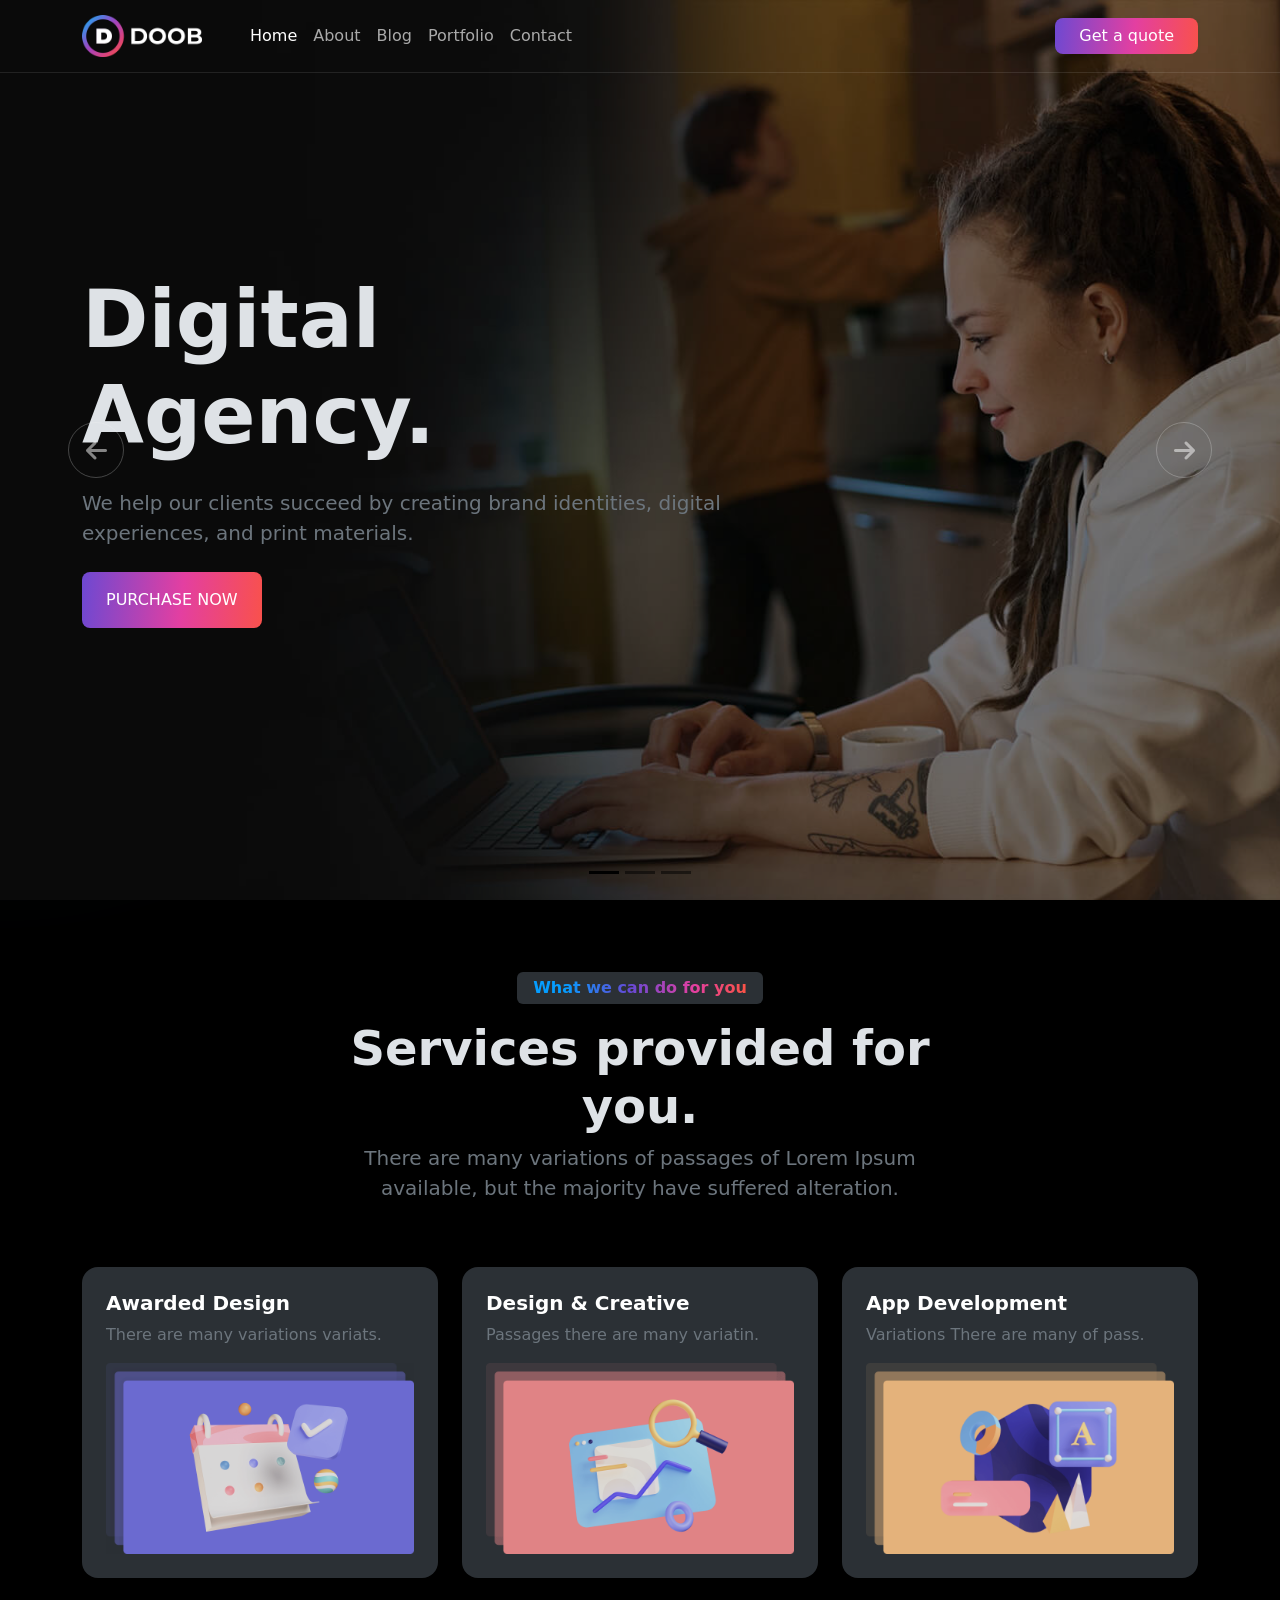
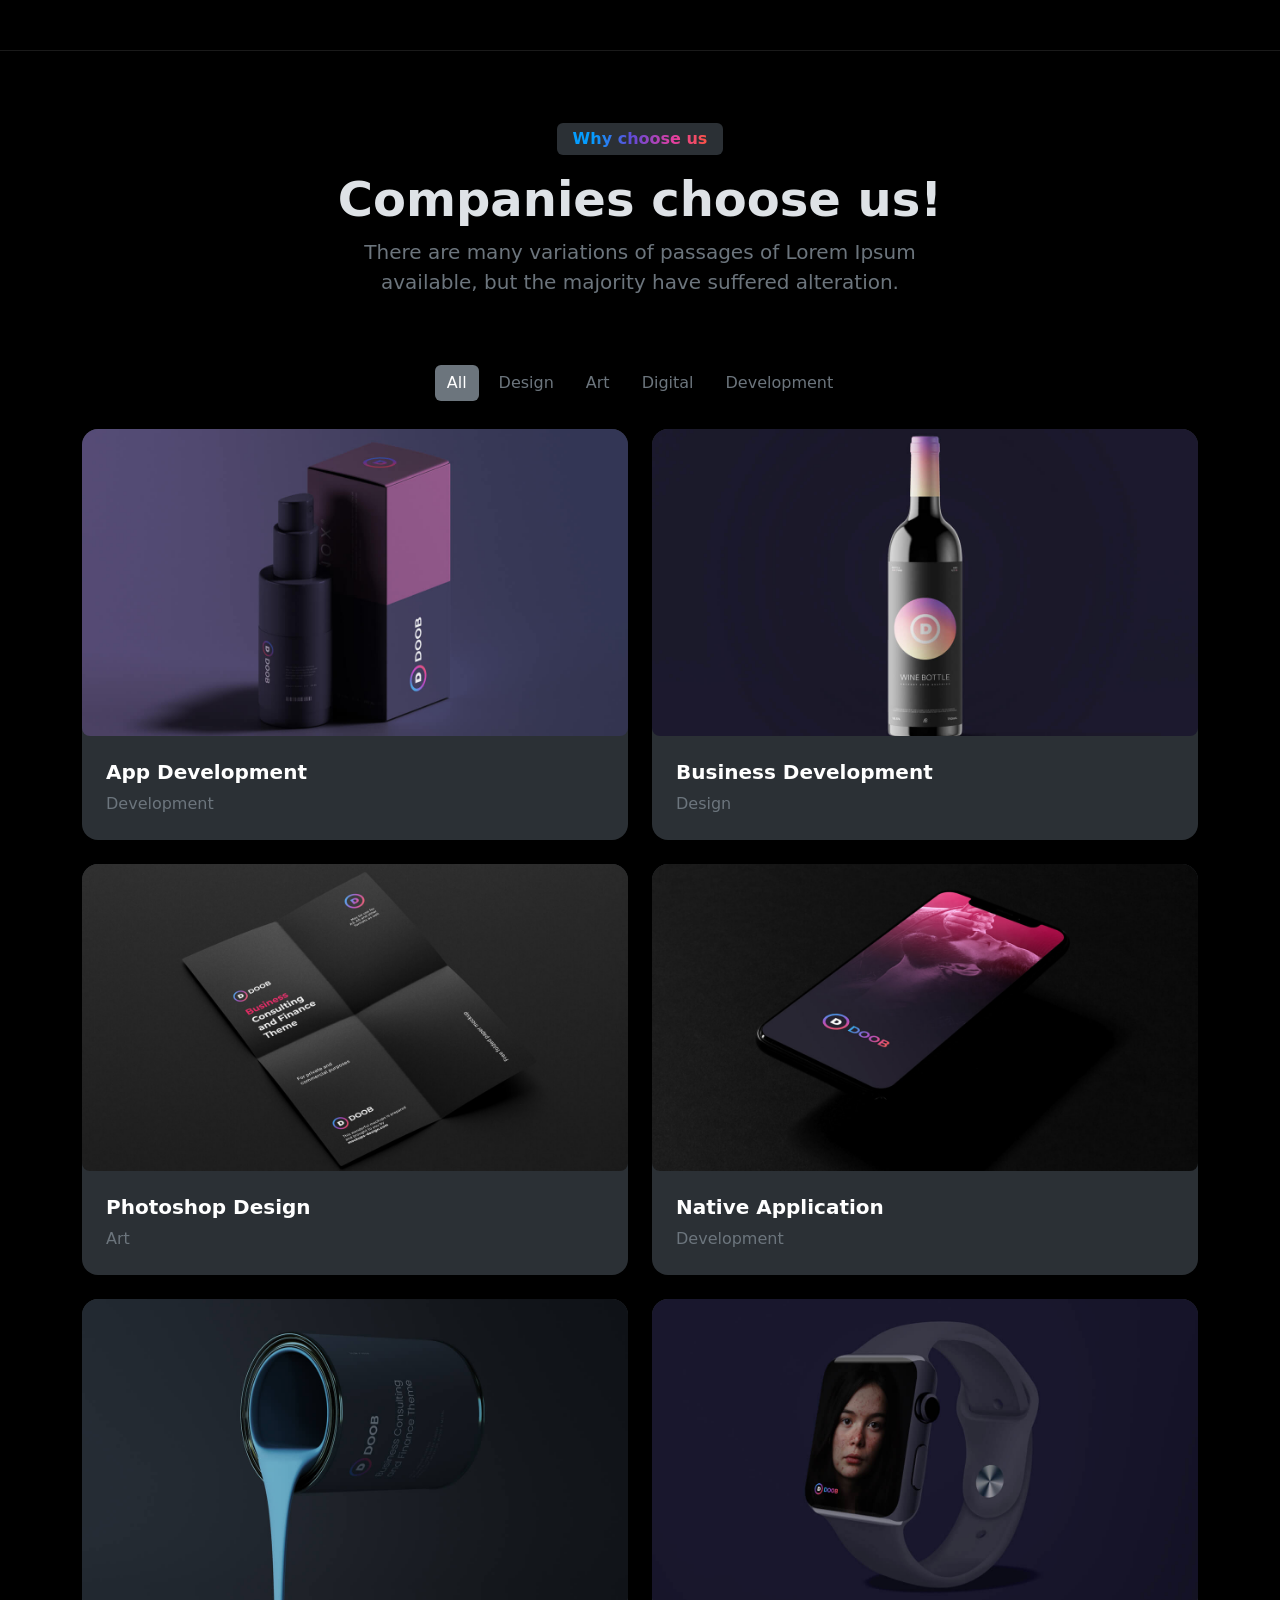
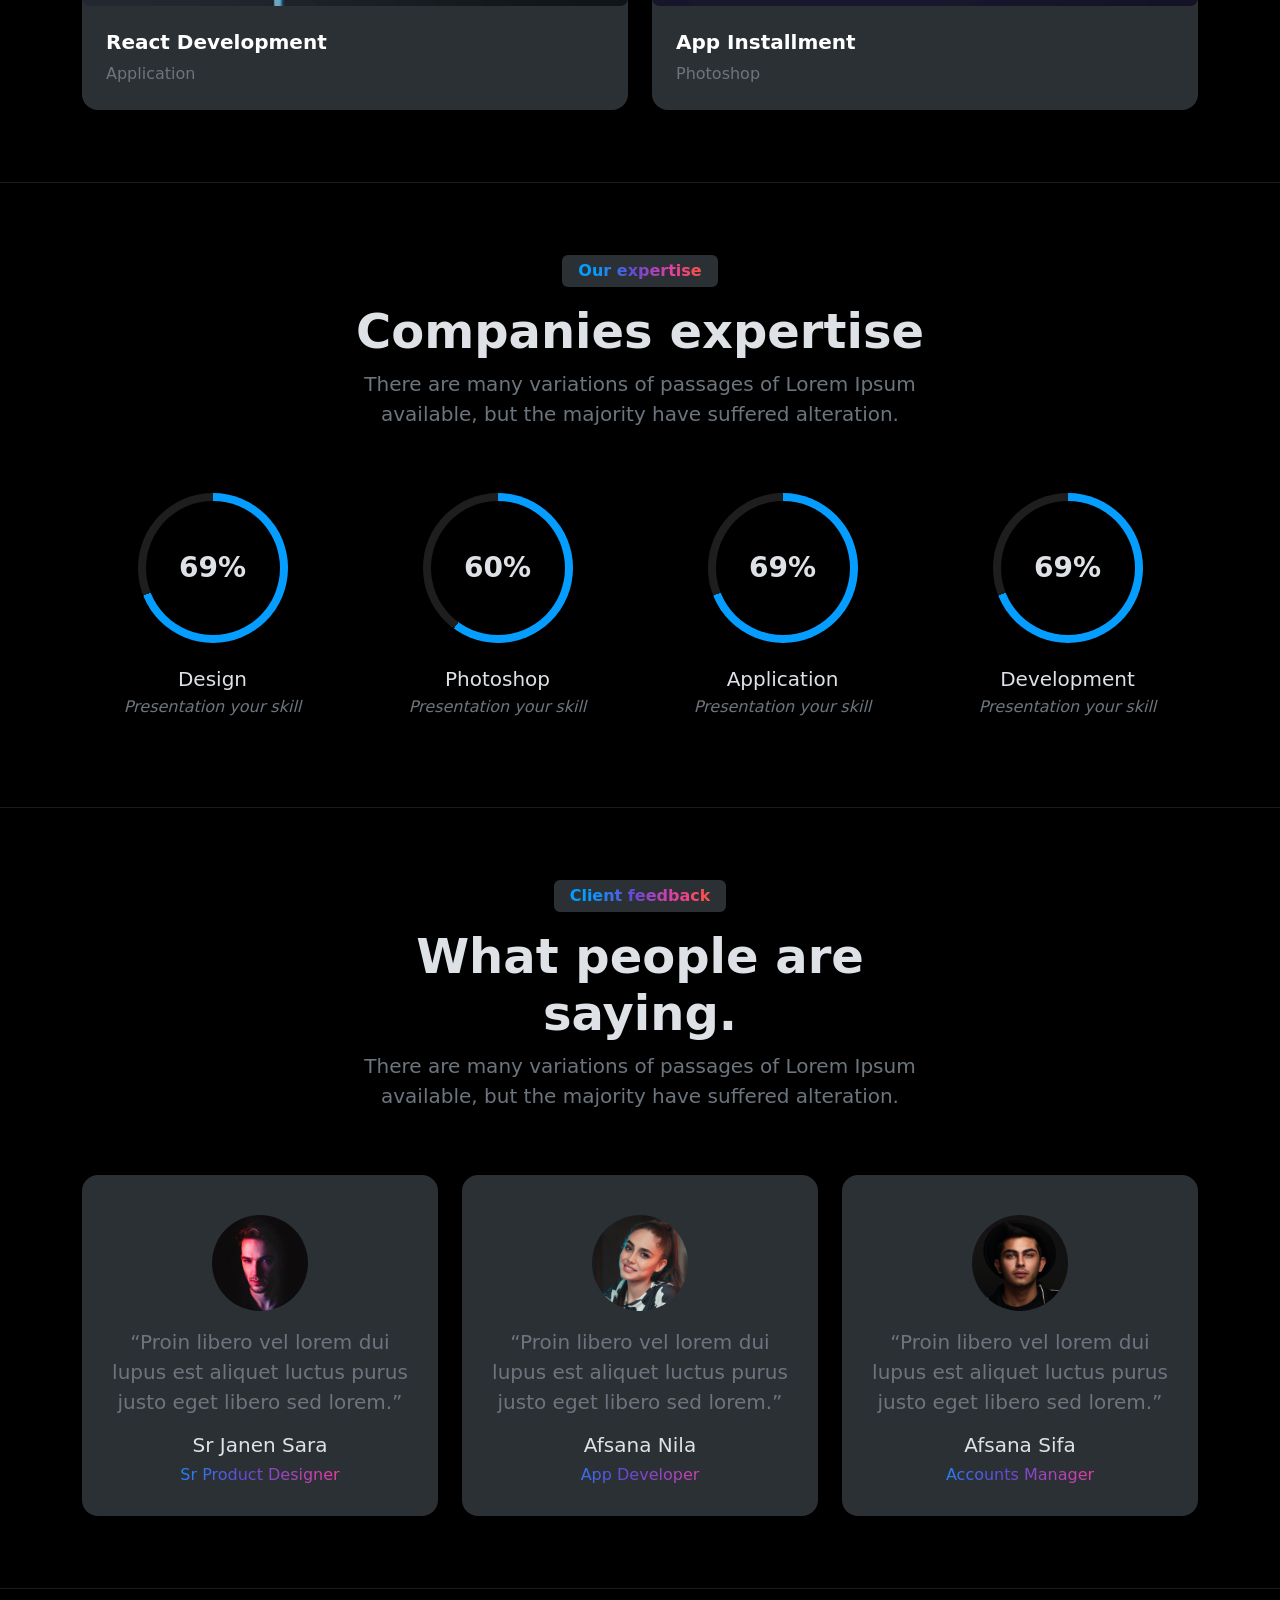
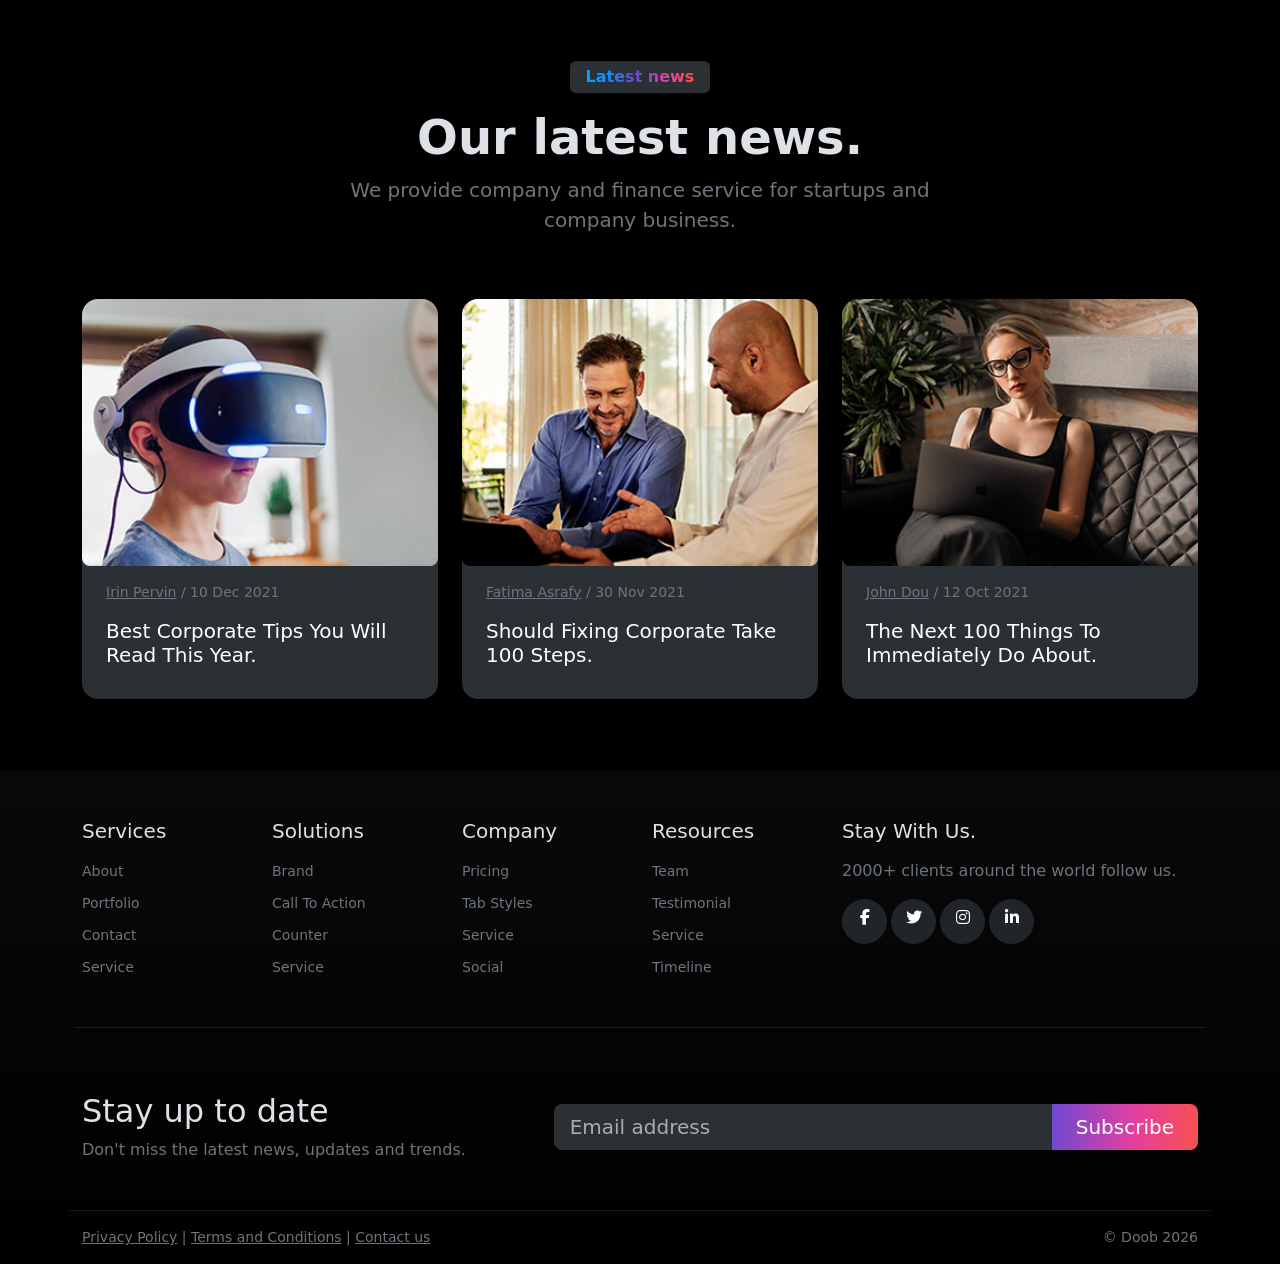
==== commit c36b3f38: "change the hero section animation" ====
--- a/index.html
+++ b/index.html
@@ -105,17 +105,17 @@
             <div class="container">
               <div class="col-lg-7">
                 <h1
-                  class="display-1 fw-bold animate__animated animate__fadeInUp"
+                  class="display-1 fw-bold animate__animated animate__fadeInUp animate__delay-1s"
                 >
                   Digital Agency.
                 </h1>
-                <p class="fs-5 text-secondary my-4 animate__animated animate__fadeInUp">
+                <p class="fs-5 text-secondary my-4 animate__animated animate__fadeInUp animate__delay-1s">
                   We help our clients succeed by creating brand identities,
                   digital experiences, and print materials.
                 </p>
                 <a
                   href="contact.html"
-                  class="btn mybtn px-4 py-3 text-white text-uppercase animate__animated animate__fadeInUp"
+                  class="btn mybtn px-4 py-3 text-white text-uppercase animate__animated animate__fadeInUp animate__delay-1s"
                   >Purchase now</a
                 >
               </div>
@@ -137,17 +137,17 @@
             <div class="container">
               <div class="col-lg-7">
                 <h1
-                  class="display-1 fw-bold animate__animated animate__fadeInUp"
+                  class="display-1 fw-bold animate__animated animate__fadeInUp animate__delay-1s"
                 >
                   Creative Agency.
                 </h1>
-                <p class="fs-5 text-secondary my-4">
+                <p class="fs-5 text-secondary my-4 animate__animated animate__fadeInUp animate__delay-1s">
                   We help our clients succeed by creating brand identities,
                   digital experiences, and print materials.
                 </p>
                 <a
                   href="contact.html"
-                  class="btn mybtn px-4 py-3 text-white text-uppercase"
+                  class="btn mybtn px-4 py-3 text-white text-uppercase animate__animated animate__fadeInUp animate__delay-1s"
                   >Purchase now</a
                 >
               </div>
@@ -169,17 +169,17 @@
             <div class="container">
               <div class="col-lg-7">
                 <h1
-                  class="display-1 fw-bold animate__animated animate__fadeInUp"
+                  class="display-1 fw-bold animate__animated animate__fadeInUp animate__delay-1s"
                 >
                   Startup Agency.
                 </h1>
-                <p class="fs-5 text-secondary my-4">
+                <p class="fs-5 text-secondary my-4 animate__animated animate__fadeInUp animate__delay-1s">
                   We help our clients succeed by creating brand identities,
                   digital experiences, and print materials.
                 </p>
                 <a
                   href="contact.html"
-                  class="btn mybtn px-4 py-3 text-white text-uppercase"
+                  class="btn mybtn px-4 py-3 text-white text-uppercase animate__animated animate__fadeInUp animate__delay-1s"
                   >Purchase now</a
                 >
               </div>
--- a/style.css
+++ b/style.css
@@ -1,19 +1,101 @@
 /* Bootstrap dark theme tuned to the original palette */
-[data-bs-theme=dark]{--bs-body-bg:#000;--bs-tertiary-bg:#0f0f11;--bs-secondary-color:#acacac;--bs-link-color-rgb:255,255,255}
-.theme{background:linear-gradient(95deg,#059dff 15%,#6549d5 45%,#e33fa1 75%,#fb5343 100%);-webkit-background-clip:text;background-clip:text;-webkit-text-fill-color:transparent}
-.mybtn{background:linear-gradient(95deg,#059dff 15%,#6549d5 45%,#e33fa1 75%,#fb5343 100%) 95%/200% 100%;border:0;border-radius:8px;transition:box-shadow .5s}
-.mybtn:hover{box-shadow:1px 1px 15px #e26cb3;color:#fff}
-.gradient-circle{position:fixed;width:min(500px,80vw);aspect-ratio:1;border-radius:50%;opacity:.2;filter:blur(100px);z-index:-1;pointer-events:none}
-.blue-theme{left:-250px;top:250px;background:linear-gradient(#059dff,#36c6f0)}
-.pink-theme{right:-250px;top:-250px;background:linear-gradient(#fb5343,#6549d5)}
-.navbar{transition:background-color .3s}
-@media(max-width:767.98px){#menu.show,#menu.collapsing{background:#0f0f11;border-radius:.75rem;padding:0 1rem;margin-top:.5rem}}
-.lift,.port-img{transition:transform .5s}
-.lift:hover{transform:translateY(-4px)}
-.lift:hover .port-img{transform:scale(1.07)}
-.arrow-btn{transition:all .5s}
-.carousel-control-prev:hover .arrow-btn{background:#059dff;transform:translateX(-10px)}
-.carousel-control-next:hover .arrow-btn{background:#059dff;transform:translateX(10px)}
-.ring{background:conic-gradient(#059dff calc(var(--p)*1%),#1e1e1e 0)}
-.footer-bg{background:linear-gradient(0deg,#000,rgba(15,15,17,.6))}
-@media(prefers-reduced-motion:reduce){*{transition:none!important;animation:none!important}}
+[data-bs-theme="dark"] {
+  --bs-body-bg: #000;
+  --bs-tertiary-bg: #0f0f11;
+  --bs-secondary-color: #acacac;
+  --bs-link-color-rgb: 255, 255, 255;
+}
+.theme {
+  background: linear-gradient(
+    95deg,
+    #059dff 15%,
+    #6549d5 45%,
+    #e33fa1 75%,
+    #fb5343 100%
+  );
+  -webkit-background-clip: text;
+  background-clip: text;
+  -webkit-text-fill-color: transparent;
+}
+.mybtn {
+  background: linear-gradient(
+      95deg,
+      #059dff 15%,
+      #6549d5 45%,
+      #e33fa1 75%,
+      #fb5343 100%
+    )
+    95%/200% 100%;
+  border: 0;
+  border-radius: 8px;
+  transition: box-shadow 0.5s;
+}
+.mybtn:hover {
+  box-shadow: 1px 1px 15px #e26cb3;
+  color: #fff;
+}
+.gradient-circle {
+  position: fixed;
+  width: min(500px, 80vw);
+  aspect-ratio: 1;
+  border-radius: 50%;
+  opacity: 0.2;
+  filter: blur(100px);
+  z-index: -1;
+  pointer-events: none;
+}
+.blue-theme {
+  left: -250px;
+  top: 250px;
+  background: linear-gradient(#059dff, #36c6f0);
+}
+.pink-theme {
+  right: -250px;
+  top: -250px;
+  background: linear-gradient(#fb5343, #6549d5);
+}
+.navbar {
+  transition: background-color 0.3s;
+}
+@media (max-width: 767.98px) {
+  #menu.show,
+  #menu.collapsing {
+    background: #0f0f11;
+    border-radius: 0.75rem;
+    padding: 0 1rem;
+    margin-top: 0.5rem;
+  }
+}
+.lift,
+.port-img {
+  transition: transform 0.5s;
+}
+.lift:hover {
+  transform: translateY(-4px);
+}
+.lift:hover .port-img {
+  transform: scale(1.07);
+}
+.arrow-btn {
+  transition: all 0.5s;
+}
+.carousel-control-prev:hover .arrow-btn {
+  background: #059dff;
+  transform: translateX(-10px);
+}
+.carousel-control-next:hover .arrow-btn {
+  background: #059dff;
+  transform: translateX(10px);
+}
+.ring {
+  background: conic-gradient(#059dff calc(var(--p) * 1%), #1e1e1e 0);
+}
+.footer-bg {
+  background: linear-gradient(0deg, #000, rgba(15, 15, 17, 0.6));
+}
+@media (prefers-reduced-motion: reduce) {
+  * {
+    transition: none !important;
+    animation: none !important;
+  }
+}
